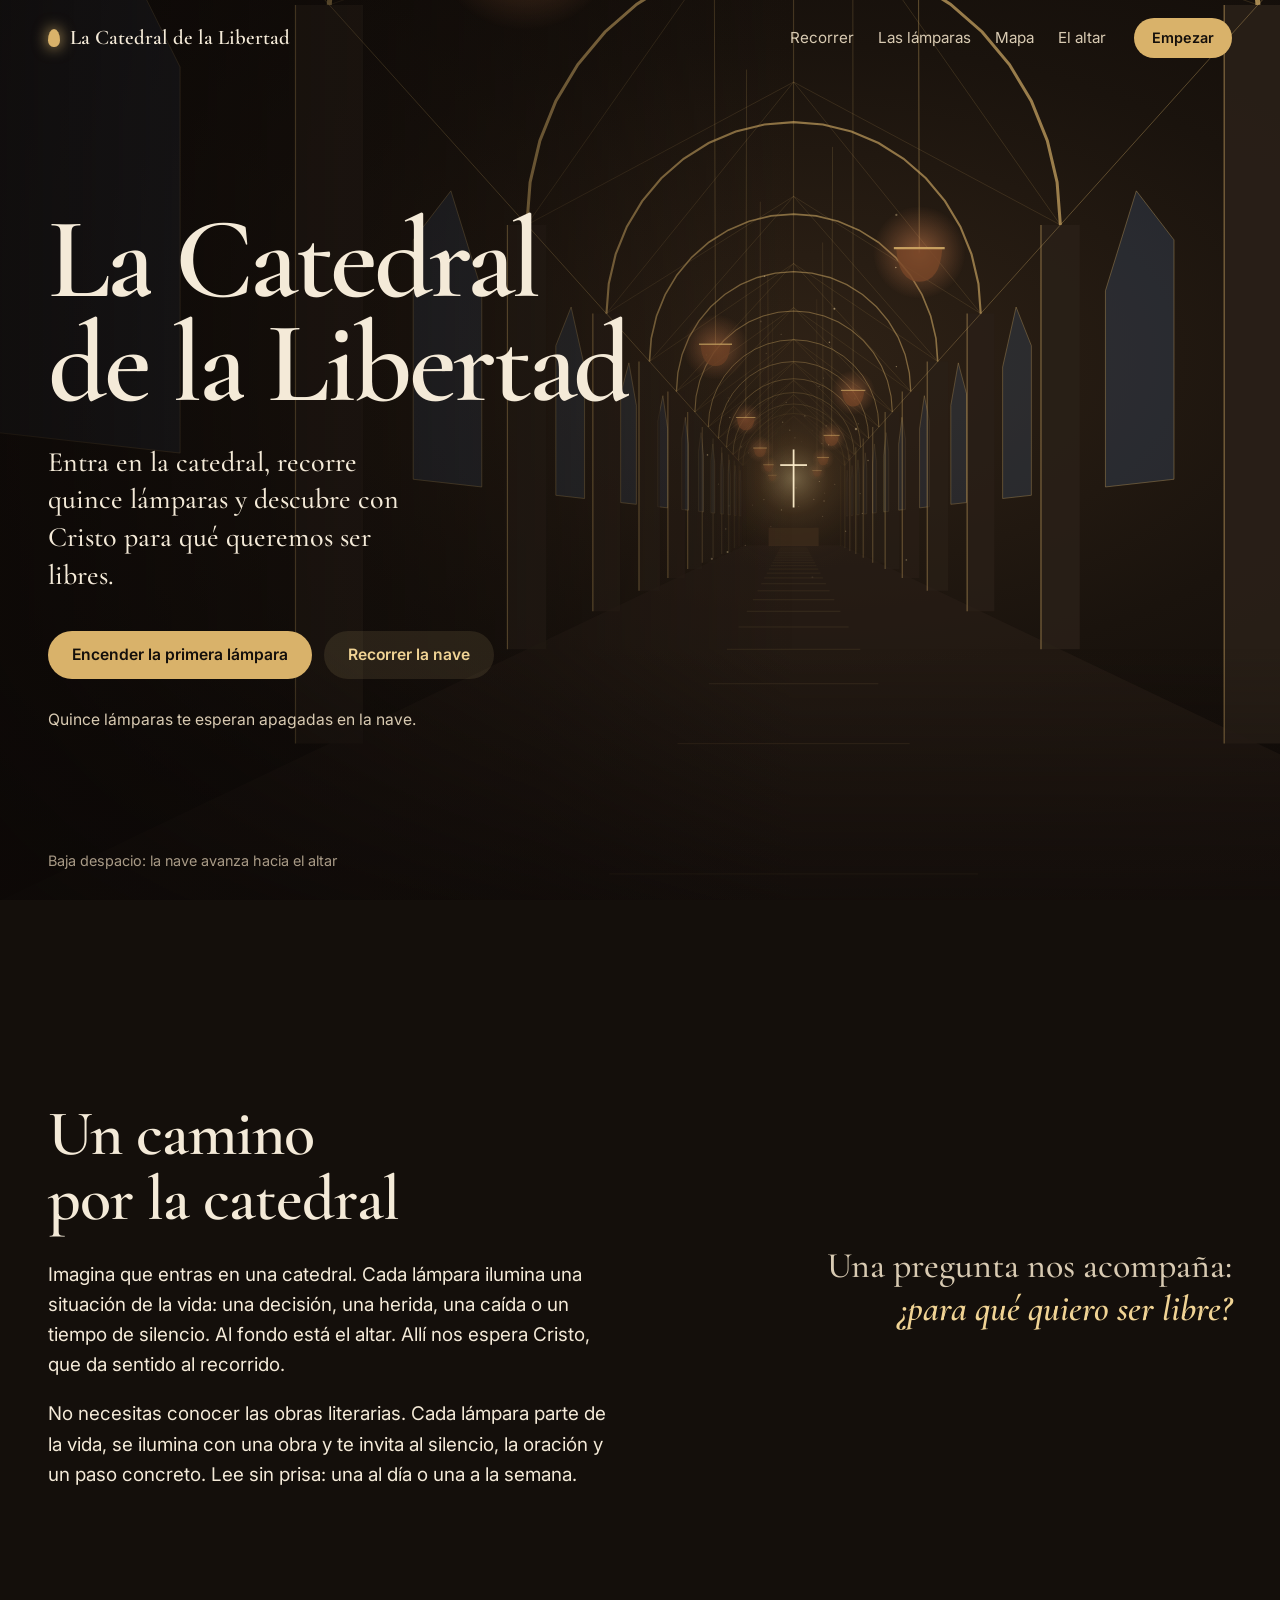
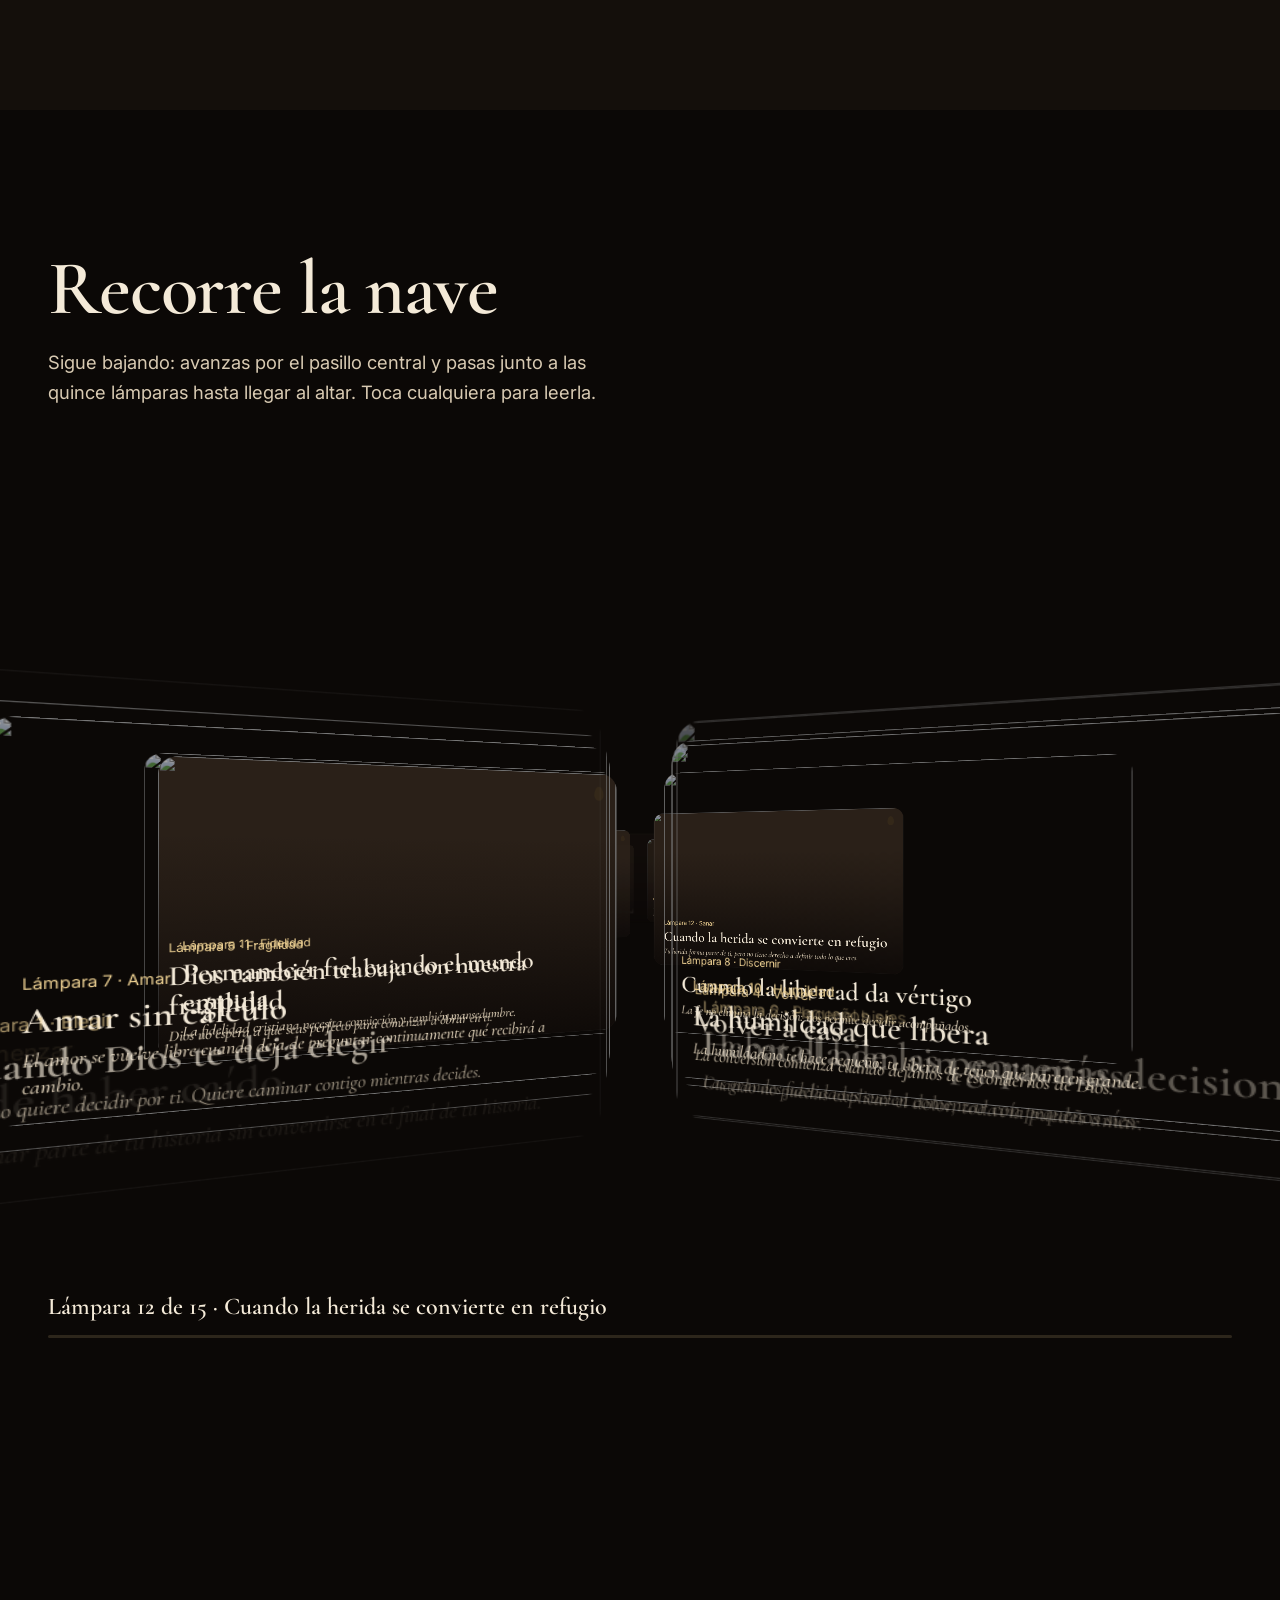
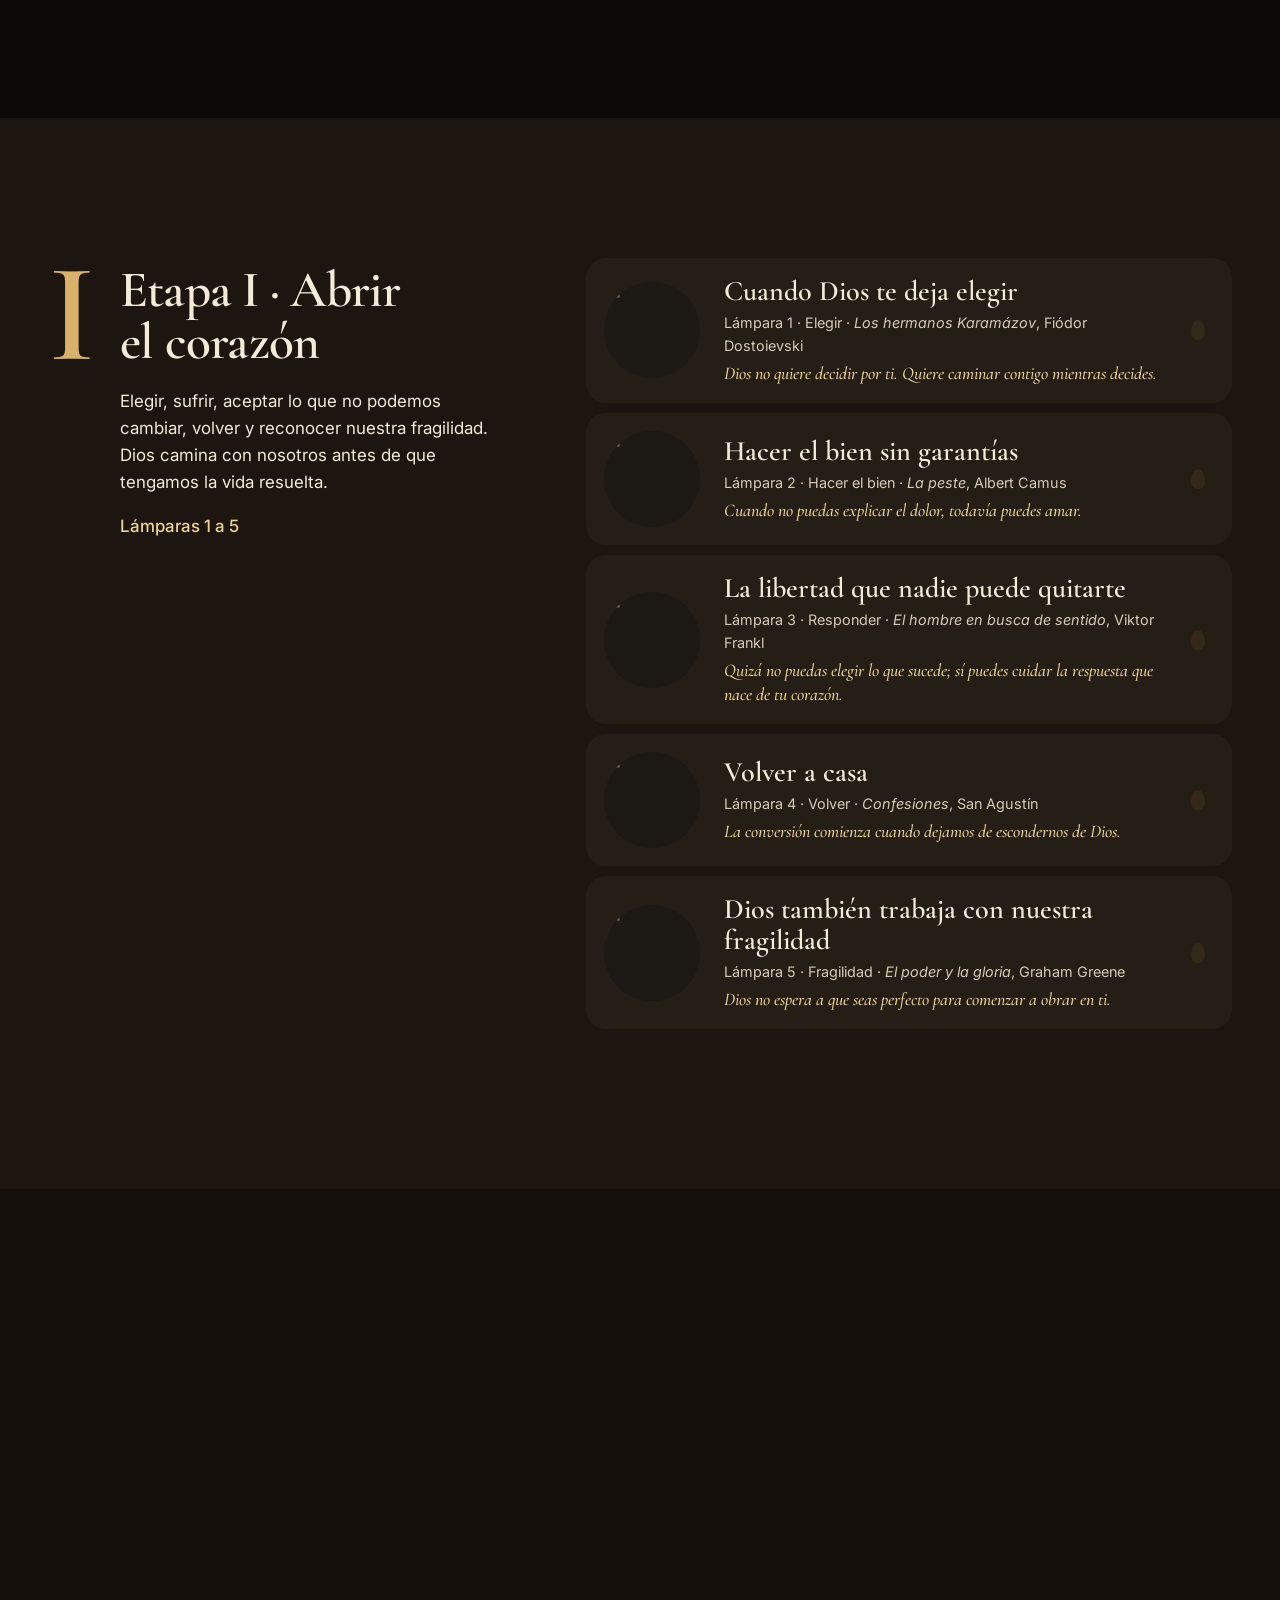
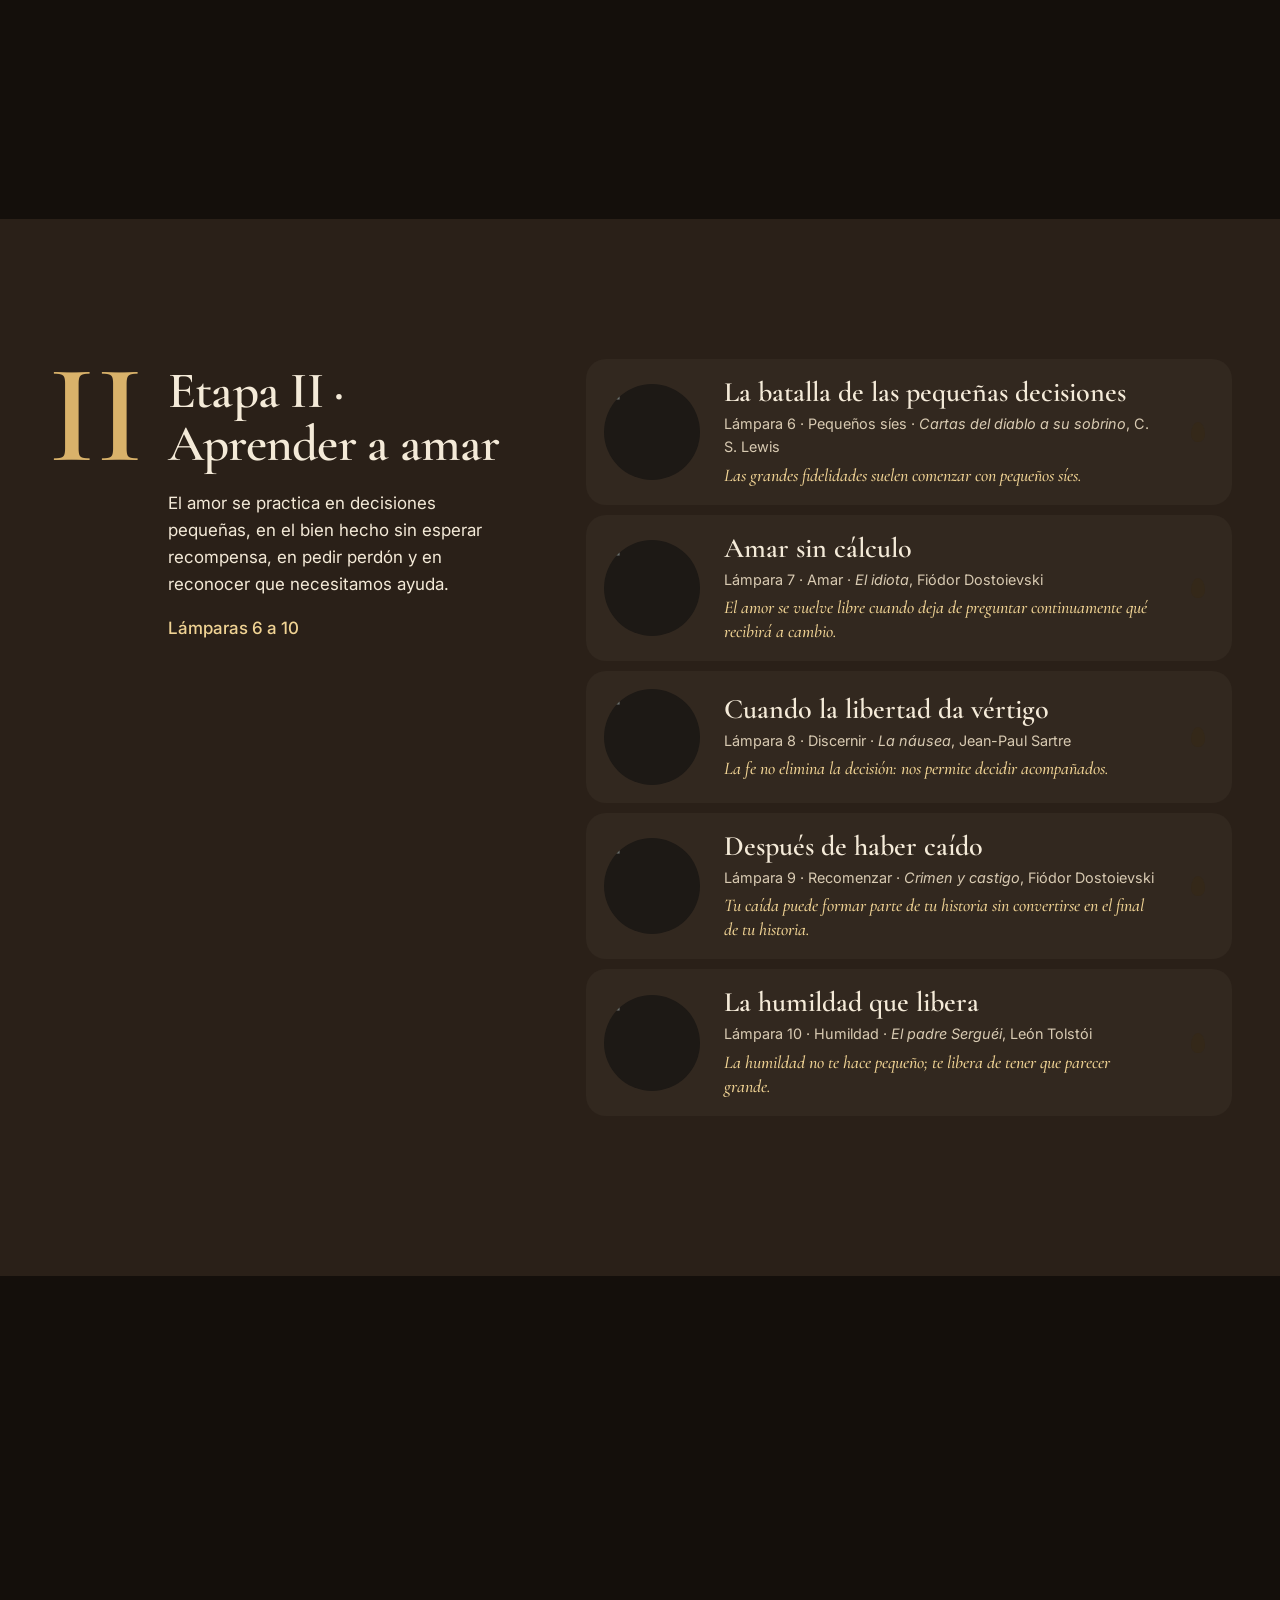
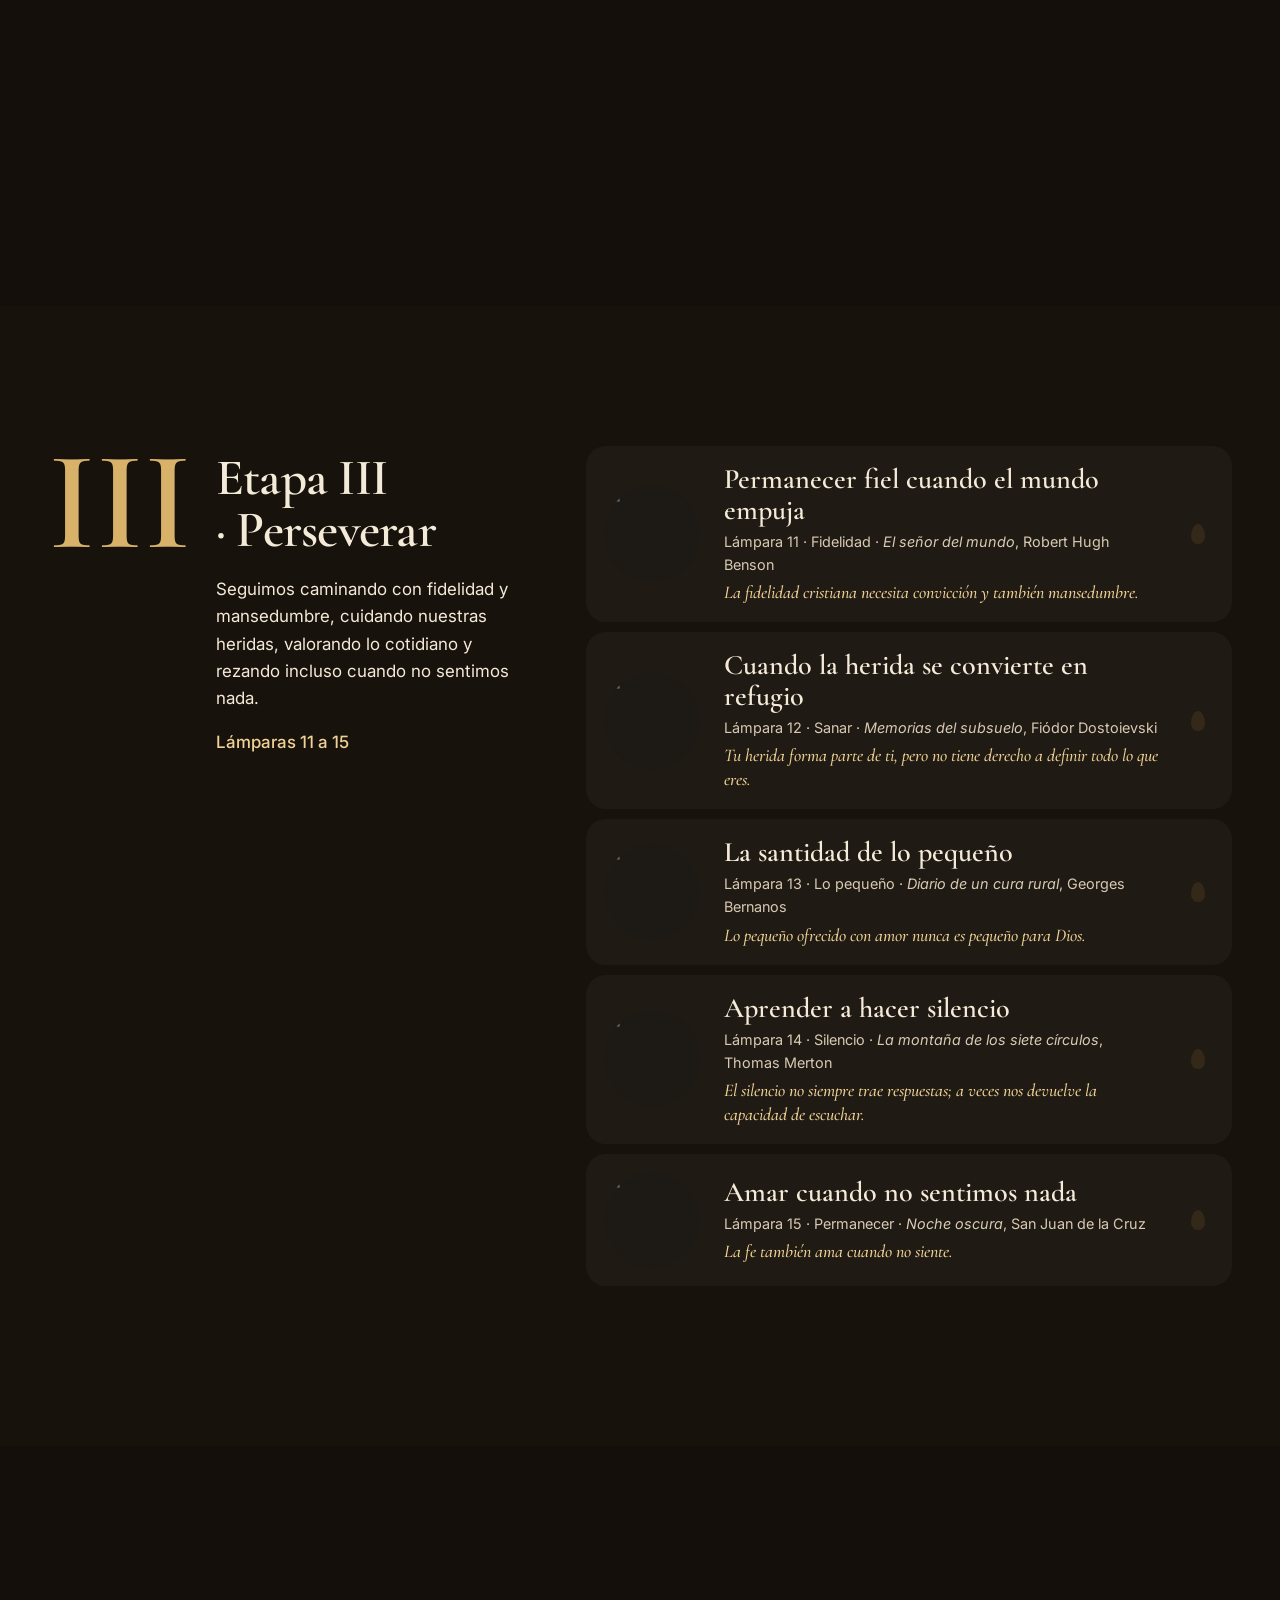
==== index.html @ 7538ae70 "Add files via upload" ====
<!doctype html>
<html lang="es">
<head>
<meta charset="utf-8">
<meta name="viewport" content="width=device-width,initial-scale=1,viewport-fit=cover">
<title>La Catedral de la Libertad · Quince lámparas</title>
<meta name="description" content="Entra en la catedral, recorre quince lámparas y descubre con Cristo para qué queremos ser libres. Una guía breve de lectura, oración y un paso para cada día.">
<meta name="theme-color" content="#140f0b">
<meta property="og:title" content="La Catedral de la Libertad">
<meta property="og:description" content="Quince lámparas para descubrir con Cristo para qué queremos ser libres.">
<meta property="og:image" content="assets_img/infografia-movil.webp">
<link rel="icon" href="data:image/svg+xml,%3Csvg xmlns='http://www.w3.org/2000/svg' viewBox='0 0 64 64'%3E%3Crect width='64' height='64' rx='14' fill='%23140f0b'/%3E%3Cpath d='M32 10c6 8 9 13 9 19a9 9 0 0 1-18 0c0-6 3-11 9-19z' fill='%23d9b26a'/%3E%3Cpath d='M22 44h20l-3 10H25z' fill='%23a9803f'/%3E%3C/svg%3E">
<link rel="preconnect" href="https://fonts.googleapis.com">
<link rel="preconnect" href="https://fonts.gstatic.com" crossorigin>
<link href="https://fonts.googleapis.com/css2?family=Cormorant+Garamond:ital,wght@0,500;0,600;0,700;1,500&family=Inter:wght@400;500;600&display=swap" rel="stylesheet">
<link rel="stylesheet" href="estilo.css?v=4">
</head>
<body class="portada">
<div id="foto-nave" aria-hidden="true" data-foto3d="0.025"><img src="assets_img/foto-nave.webp" alt="" fetchpriority="high"></div>
<canvas id="nave" aria-hidden="true"></canvas>
<div id="velo" aria-hidden="true"></div>

<header class="cabecera">
  <a class="marca" href="index.html"><span class="llama" aria-hidden="true"></span>La Catedral de la Libertad</a>
  <nav aria-label="Secciones">
    <a href="#recorrido">Recorrer</a>
    <a href="#lamparas">Las lámparas</a>
    <a href="#mapa">Mapa</a>
    <a href="altar.html">El altar</a>
  </nav>
  <a class="btn btn-oro cab-accion" data-continuar href="lampara.html?n=1">Empezar</a>
</header>

<main id="top">
  <section class="hero" aria-labelledby="titulo">
    <div class="hero-txt">
      <h1 id="titulo">La Catedral de la Libertad</h1>
      <p class="entradilla">Entra en la catedral, recorre quince lámparas y descubre con Cristo para qué queremos ser libres.</p>
      <div class="hero-acciones">
        <a class="btn btn-oro" data-continuar href="lampara.html?n=1">Encender la primera lámpara</a>
        <a class="btn btn-linea" href="#recorrido">Recorrer la nave</a>
      </div>
      <p class="progreso" data-progreso aria-live="polite">Quince lámparas te esperan apagadas en la nave.</p>
    </div>
    <p class="pista" aria-hidden="true">Baja despacio: la nave avanza hacia el altar</p>
  </section>

  <section class="intro" id="camino" aria-labelledby="camino-t">
    <div class="intro-txt">
      <h2 id="camino-t">Un camino por la catedral</h2>
      <p>Imagina que entras en una catedral. Cada lámpara ilumina una situación de la vida: una decisión, una herida, una caída o un tiempo de silencio. Al fondo está el altar. Allí nos espera Cristo, que da sentido al recorrido.</p>
      <p>No necesitas conocer las obras literarias. Cada lámpara parte de la vida, se ilumina con una obra y te invita al silencio, la oración y un paso concreto. Lee sin prisa: una al día o una a la semana.</p>
    </div>
    <blockquote class="pregunta">
      <p>Una pregunta nos acompaña:<br><strong>¿para qué quiero ser libre?</strong></p>
    </blockquote>
  </section>

  <section class="vuelo" id="recorrido" aria-labelledby="vuelo-t">
    <div class="vuelo-cab">
      <h2 id="vuelo-t">Recorre la nave</h2>
      <p>Sigue bajando: avanzas por el pasillo central y pasas junto a las quince lámparas hasta llegar al altar. Toca cualquiera para leerla.</p>
    </div>
    <div class="vuelo-pista">
      <div class="vuelo-escena">
        <div class="vuelo-fondo" aria-hidden="true"></div>
        <div class="vuelo-mundo"></div>
        <p class="vuelo-hud" aria-live="polite"></p>
        <div class="vuelo-barra" aria-hidden="true"><i></i></div>
      </div>
    </div>
  </section>

  <div id="etapas"></div>

  <section class="mapa" id="mapa" aria-labelledby="mapa-t">
    <div class="mapa-txt">
      <h2 id="mapa-t">Quince matices de una misma libertad</h2>
      <p>En el centro está la libertad. A su alrededor, quince maneras de aprender a vivirla. Toca una luz para ir directamente a su lámpara.</p>
      <ol class="mapa-lista" id="mapa-lista"></ol>
    </div>
    <div class="mapa-fig">
      <svg id="mapa-svg" viewBox="0 0 600 600" role="img" aria-labelledby="mapa-svg-t"><title id="mapa-svg-t">Rosetón con la libertad en el centro y quince matices alrededor</title></svg>
    </div>
  </section>

  <section class="infografia" id="infografia" aria-labelledby="info-t">
    <figure>
      <a href="assets_img/infografia.webp" target="_blank" rel="noopener">
        <picture>
          <source media="(max-width: 700px)" srcset="assets_img/infografia-movil.webp">
          <img src="assets_img/infografia.webp" width="1143" height="2048" loading="lazy" alt="Infografía de La Catedral de la Libertad: etapas I, II y III con las quince lámparas y sus frases, hasta llegar al altar.">
        </picture>
      </a>
    </figure>
    <div class="info-txt">
      <h2 id="info-t">El camino completo de un vistazo</h2>
      <p>Comenzamos abriendo el corazón, aprendemos a amar y perseveramos. Al final del camino está Cristo.</p>
      <p class="nota">Lee la imagen de abajo arriba: de la etapa I hasta el altar. Tócala para verla a tamaño completo, guardarla o compartirla.</p>
      <a class="btn btn-linea" href="assets_img/infografia.webp" download="La_Catedral_de_la_Libertad.webp">Descargar la infografía</a>
    </div>
  </section>

  <section class="altar-cierre" aria-labelledby="altar-t">
    <h2 id="altar-t">Cristo y la verdadera libertad</h2>
    <p>La meta del camino es ser libres para amar y servir. Las quince lámparas desembocan en una pregunta más profunda: no solamente «¿soy libre?», sino «¿para qué quiero ser libre?».</p>
    <blockquote class="cita-grande"><p>«Si el Hijo os hace libres, seréis realmente libres.»</p><cite>Juan 8,36</cite></blockquote>
    <a class="btn btn-oro" href="altar.html">Llegar al altar</a>
  </section>
</main>

<footer class="pie">
  <p class="pie-nombre">La Catedral de la Libertad</p>
  <p>Quince lámparas · tres etapas · un altar. Las lámparas que enciendes se guardan solo en este dispositivo.</p>
  <p><a href="#top">Volver arriba</a> · <button type="button" class="enlace" data-reiniciar>Apagar todas las lámparas</button></p>
</footer>

<noscript><p class="sin-js">Esta guía necesita JavaScript para mostrar las lámparas. Puedes ver la <a href="assets_img/infografia.webp">infografía completa</a>.</p></noscript>
<script src="contenido.js?v=4"></script>
<script src="nave.js?v=4"></script>
<script src="app.js?v=4"></script>
<script src="vuelo.js?v=4"></script>
<script src="efectos.js?v=4"></script>
</body>
</html>
---- estilo.css ----
/* La Catedral de la Libertad · estilo (familia visual de Huellas franciscanas) */
:root{
  --noche:#140f0b; --noche-2:#1d1610; --tierra:#2a2018; --tierra-2:#342819;
  --oro:#d9b26a; --oro-2:#f0d394; --oro-3:#a9803f;
  --marfil:#f4ead8; --marfil-2:#d8cab2; --gris:#a89a86;
  --olivo:#8f9b62; --terracota:#c0764a; --azul:#6f8fb0;
  --serif:'Cormorant Garamond',Georgia,'Times New Roman',serif;
  --sans:'Inter',system-ui,-apple-system,'Segoe UI',Roboto,Arial,sans-serif;
  --m:clamp(16px,4vw,48px);
  --lectura:1.18rem;
  --ease:cubic-bezier(.22,1,.36,1);
  color-scheme:dark;
}
*{box-sizing:border-box}
html{scroll-behavior:smooth;-webkit-text-size-adjust:100%}
html.letra-grande{--lectura:1.42rem}
@media (prefers-reduced-motion:reduce){html{scroll-behavior:auto}}
body{margin:0;background:var(--noche);color:var(--marfil);font:17px/1.6 var(--sans);-webkit-font-smoothing:antialiased;overflow-x:hidden}
img{max-width:100%;display:block}
a{color:var(--oro-2);text-underline-offset:3px}
a:hover{color:var(--marfil)}
button{font:inherit;color:inherit;cursor:pointer}
:focus-visible{outline:2px solid var(--oro-2);outline-offset:3px}
::selection{background:var(--oro);color:var(--noche)}
h1,h2,h3{font-family:var(--serif);font-weight:600;line-height:1.02;letter-spacing:-.015em;margin:0;text-wrap:balance}
p{margin:0 0 1em}

/* ---------- nave (fondo fijo) ---------- */
#nave{position:fixed;inset:0;z-index:0;display:block;
  background:radial-gradient(90% 70% at 62% 40%,#2f2216 0%,#1a130d 50%,#0d0907 100%)}
#velo{position:fixed;inset:0;z-index:1;pointer-events:none;
  background:linear-gradient(90deg,rgba(13,9,7,.82) 0%,rgba(13,9,7,.35) 42%,rgba(13,9,7,0) 62%),linear-gradient(0deg,rgba(13,9,7,.6),rgba(13,9,7,0) 28%)}
@media (max-width:900px){#velo{background:linear-gradient(0deg,rgba(13,9,7,.9) 0%,rgba(13,9,7,.55) 45%,rgba(13,9,7,.15) 100%)}}
.nave-tip{position:fixed;left:0;top:0;z-index:40;pointer-events:none;background:var(--noche);color:var(--oro-2);
  font:500 14px/1.2 var(--sans);padding:8px 12px;border-radius:999px;white-space:nowrap}
main,.pie{position:relative;z-index:2}

/* ---------- cabecera ---------- */
.cabecera{position:fixed;top:0;left:0;right:0;z-index:30;display:flex;align-items:center;gap:28px;
  padding:18px var(--m);transition:background .35s,padding .35s}
.cabecera.compacta{background:rgba(20,15,11,.94);padding-top:10px;padding-bottom:10px}
.pagina-lampara .cabecera,.pagina-altar .cabecera{background:rgba(20,15,11,.94)}
.marca{display:flex;align-items:center;gap:10px;font:600 1.3rem/1 var(--serif);color:var(--marfil);text-decoration:none;margin-right:auto}
.llama{width:12px;height:18px;border-radius:50% 50% 45% 45%/62% 62% 38% 38%;background:var(--oro);box-shadow:0 0 14px 2px rgba(240,200,120,.55);animation:llama 2.6s ease-in-out infinite}
@keyframes llama{50%{transform:scale(.9,1.08);box-shadow:0 0 20px 4px rgba(240,200,120,.7)}}
.cabecera nav{display:flex;gap:24px}
.cabecera nav a{color:var(--marfil-2);text-decoration:none;font-size:.95rem}
.cabecera nav a:hover,.cabecera nav a[aria-current]{color:var(--oro-2)}
@media (max-width:860px){.cabecera nav{display:none}.marca{font-size:1.12rem}}

/* ---------- botones ---------- */
.btn{display:inline-flex;align-items:center;justify-content:center;min-height:48px;padding:12px 24px;border-radius:999px;
  font:600 .98rem/1.1 var(--sans);text-decoration:none;border:0;transition:transform .2s var(--ease),background .2s,color .2s}
.btn:active{transform:scale(.97)}
.btn-oro{background:var(--oro);color:var(--noche)}
.btn-oro:hover{background:var(--oro-2);color:var(--noche)}
.btn-linea{background:rgba(240,211,148,.1);color:var(--oro-2)}
.btn-linea:hover{background:rgba(240,211,148,.2);color:var(--marfil)}
.btn-peq{min-height:40px;padding:8px 16px;font-size:.88rem}
.cab-accion{min-height:40px;padding:8px 18px;font-size:.9rem}
.enlace{background:none;border:0;padding:0;color:var(--oro-2);text-decoration:underline;text-underline-offset:3px}

/* ---------- portada: hero ---------- */
.hero{min-height:100vh;min-height:100svh;display:flex;flex-direction:column;justify-content:center;padding:120px var(--m) 64px;position:relative}
.hero-txt{max-width:640px}
.hero h1{font-size:clamp(3.4rem,9vw,8.6rem);line-height:.9;letter-spacing:-.03em;color:var(--marfil)}
.entradilla{font:500 clamp(1.3rem,2.2vw,1.75rem)/1.35 var(--serif);color:var(--marfil);margin:28px 0 36px;max-width:30ch}
.hero-acciones{display:flex;flex-wrap:wrap;gap:12px}
.progreso{margin-top:28px;color:var(--marfil-2);font-size:.98rem}
.pista{position:absolute;left:var(--m);bottom:28px;margin:0;color:var(--gris);font-size:.9rem}
@media (max-width:900px){.hero{justify-content:flex-end;padding-bottom:96px}}

/* ---------- intro ---------- */
.intro{min-height:90vh;display:grid;grid-template-columns:minmax(0,560px) 1fr;gap:48px;align-items:center;padding:160px var(--m)}
.intro h2{font-size:clamp(2.4rem,5vw,4.2rem);margin-bottom:28px}
.intro-txt p{font-size:var(--lectura);color:var(--marfil)}
.pregunta{margin:0;justify-self:end;max-width:460px;font:500 clamp(1.6rem,3vw,2.25rem)/1.2 var(--serif);color:var(--marfil-2);text-align:right}
.pregunta strong{display:block;color:var(--oro-2);font-weight:600;font-style:italic}
@media (max-width:900px){.intro{grid-template-columns:1fr;padding:120px var(--m);min-height:0}.pregunta{justify-self:start;text-align:left}}

/* ---------- etapas ---------- */
.etapa{background:var(--noche-2);padding:140px var(--m) 160px;display:grid;grid-template-columns:minmax(0,5fr) minmax(0,7fr);gap:clamp(32px,6vw,96px)}
.etapa-2{background:var(--tierra)}
.etapa-3{background:#18120d}
.etapa-cab{position:sticky;top:110px;align-self:start;display:flex;gap:24px}
.etapa-cab .etapa-num{font:600 clamp(5rem,11vw,10rem)/.8 var(--serif);color:var(--oro);margin:0;max-width:none}
.etapa-cab h2{font-size:clamp(2.2rem,4vw,3.6rem);margin:6px 0 20px}
.etapa-cab p{color:var(--marfil);font-size:1.06rem;max-width:42ch}
.etapa-rango{color:var(--oro-2)!important;font-weight:500}
.lista-lamparas{list-style:none;margin:0;padding:0;display:flex;flex-direction:column;gap:10px}
.item-lampara{display:grid;grid-template-columns:96px 1fr 28px;gap:24px;align-items:center;padding:18px 20px 18px 18px;border-radius:20px;
  text-decoration:none;color:var(--marfil);background:rgba(244,234,216,.035);transition:background .25s,transform .25s var(--ease)}
.item-lampara:hover{background:rgba(240,211,148,.1);color:var(--marfil);transform:translateX(6px)}
.item-img{width:96px;height:96px;border-radius:50%;overflow:hidden;background:var(--tierra);filter:saturate(.55) brightness(.75);transition:filter .4s}
.item-img img{width:100%;height:100%;object-fit:cover;transform:scale(1.08)}
.item-lampara:hover .item-img,.item-lampara.encendida .item-img{filter:none}
.item-txt{display:flex;flex-direction:column;gap:4px;min-width:0}
.item-tit{font:600 clamp(1.4rem,2.2vw,1.8rem)/1.1 var(--serif);color:var(--marfil)}
.item-meta{font-size:.9rem;color:var(--marfil-2)}
.item-llevar{font:italic 500 1.12rem/1.35 var(--serif);color:var(--oro-2)}
.item-estado{width:14px;height:20px;border-radius:50% 50% 45% 45%/62% 62% 38% 38%;background:var(--tierra-2);justify-self:center;transition:background .3s,box-shadow .3s}
.item-lampara.encendida .item-estado{background:var(--oro-2);box-shadow:0 0 16px 4px rgba(240,200,120,.55)}
.ventana{height:70vh}
@media (max-width:900px){
  .etapa{grid-template-columns:1fr;padding:96px var(--m) 110px}
  .etapa-cab{position:static}
  .item-lampara{grid-template-columns:72px 1fr 18px;gap:16px;padding:14px}
  .item-img{width:72px;height:72px}
  .item-lampara:hover{transform:none}
  .ventana{height:45vh}
}

/* ---------- mapa (rosetón) ---------- */
.mapa{background:var(--noche);padding:160px var(--m);display:grid;grid-template-columns:minmax(0,5fr) minmax(0,7fr);gap:clamp(32px,6vw,96px);align-items:center}
.mapa h2{font-size:clamp(2.2rem,4.4vw,3.8rem);margin-bottom:24px}
.mapa-txt>p{font-size:1.1rem;max-width:44ch}
.mapa-lista{list-style:none;padding:0;margin:32px 0 0;display:flex;flex-direction:column;gap:14px;color:var(--marfil-2)}
.mapa-lista a{color:var(--marfil);text-decoration-color:rgba(240,211,148,.35)}
.mapa-lista a.encendida{color:var(--oro-2)}
.ml-etapa{display:block;font:600 1.3rem/1.2 var(--serif);color:var(--c);margin-bottom:2px}
#mapa-svg{width:100%;height:auto;overflow:visible}
.m-anillo{fill:none;stroke:rgba(217,178,106,.22);stroke-width:1.5}
.m-anillo-2{stroke:rgba(217,178,106,.12)}
.m-radio{stroke:rgba(217,178,106,.18);stroke-width:1.2}
.m-centro{fill:var(--tierra);stroke:var(--oro);stroke-width:2}
.m-libertad{fill:var(--oro-2);font:700 30px var(--serif);text-anchor:middle;letter-spacing:.06em}
.m-sub{fill:var(--marfil-2);font:italic 500 19px var(--serif);text-anchor:middle}
.m-halo{fill:rgba(240,200,120,0);transition:fill .3s}
.m-punto{fill:var(--noche-2);stroke:var(--c);stroke-width:3;transition:fill .3s}
.m-n{fill:var(--marfil);font:600 17px var(--sans);text-anchor:middle;pointer-events:none}
.m-et{fill:var(--marfil-2);font:600 22px var(--serif);transition:fill .2s}
.m-luz:hover .m-halo,.m-luz:focus-visible .m-halo{fill:rgba(240,200,120,.22)}
.m-luz:hover .m-et,.m-luz:focus-visible .m-et{fill:var(--oro-2)}
.m-luz.encendida .m-punto{fill:var(--oro);stroke:var(--oro-2)}
.m-luz.encendida .m-n{fill:var(--noche)}
.m-luz.encendida .m-halo{fill:rgba(240,200,120,.18)}
@media (max-width:900px){.mapa{grid-template-columns:1fr;padding:110px var(--m)}.mapa-fig{order:-1}}

/* ---------- infografía ---------- */
.infografia{background:var(--marfil);color:var(--noche);padding:150px var(--m);display:grid;grid-template-columns:minmax(0,6fr) minmax(0,5fr);gap:clamp(32px,6vw,96px);align-items:center}
.infografia figure{margin:0}
.infografia img{width:100%;max-width:620px;height:auto;border-radius:6px;margin-inline:auto}
.infografia h2{font-size:clamp(2.2rem,4.4vw,3.8rem);margin-bottom:24px;color:var(--noche)}
.info-txt p{font-size:1.12rem;max-width:40ch}
.info-txt .nota{color:#4a3b2b}
.infografia .btn-linea{background:var(--noche);color:var(--oro-2)}
.infografia .btn-linea:hover{background:var(--tierra);color:var(--marfil)}
@media (max-width:900px){.infografia{grid-template-columns:1fr;padding:100px var(--m)}.infografia figure{order:2}}

/* ---------- cierre hacia el altar (portada) ---------- */
.altar-cierre{min-height:100vh;display:flex;flex-direction:column;justify-content:center;align-items:flex-start;padding:160px var(--m);max-width:820px}
.altar-cierre h2{font-size:clamp(2.6rem,6vw,5.4rem);margin-bottom:28px}
.altar-cierre>p{font:500 clamp(1.25rem,2vw,1.6rem)/1.4 var(--serif);max-width:34ch}
.cita-grande{margin:24px 0 40px;font:italic 500 clamp(1.6rem,3vw,2.3rem)/1.25 var(--serif);color:var(--oro-2)}
.cita-grande p{margin:0 0 8px}
.cita-grande cite{font:500 1rem var(--sans);font-style:normal;color:var(--marfil-2)}

/* ---------- pie ---------- */
.pie{background:var(--noche);padding:110px var(--m) 48px;color:var(--marfil-2)}
.pie-nombre{font:600 clamp(2.6rem,9vw,8rem)/.9 var(--serif);letter-spacing:-.03em;color:var(--oro);margin-bottom:32px}
.pie p:not(.pie-nombre){font-size:.95rem}
.sin-js{position:relative;z-index:3;padding:140px var(--m);font-size:1.1rem}

/* ---------- página de lámpara ---------- */
.pagina-lampara main{padding:120px var(--m) 40px}
.lamp-cab{display:grid;grid-template-columns:auto 1fr;gap:clamp(28px,5vw,72px);align-items:center;max-width:1180px;margin:0 auto 96px}
.lamp-img{position:relative;width:clamp(150px,22vw,300px);aspect-ratio:1}
.lamp-img img{width:100%;height:100%;object-fit:cover;border-radius:50%;transform:scale(1);filter:saturate(.6) brightness(.8);transition:filter 1.2s}
.lamp-img::after{content:"";position:absolute;inset:-10px;border-radius:50%;border:2px solid rgba(217,178,106,.35);transition:border-color 1s}
.lamp-luz{position:absolute;left:50%;top:-22px;width:18px;height:26px;margin-left:-9px;border-radius:50% 50% 45% 45%/62% 62% 38% 38%;background:var(--tierra-2);transition:background .6s,box-shadow .6s}
.lamp.encendida .lamp-img img{filter:none}
.lamp.encendida .lamp-img::after{border-color:var(--oro)}
.lamp.encendida .lamp-luz{background:var(--oro-2);box-shadow:0 0 26px 8px rgba(240,200,120,.55);animation:llama 2.4s ease-in-out infinite}
.lamp-cab h1{font-size:clamp(2.6rem,6vw,5.6rem);line-height:.95;letter-spacing:-.025em;max-width:16ch}
.lamp-fuente{font:italic 500 clamp(1.25rem,2vw,1.6rem)/1.3 var(--serif);color:var(--oro-2);margin:20px 0 10px}
.lamp-fuente i{font-style:normal}
.lamp-datos{color:var(--marfil-2);font-size:.95rem}
.lamp-herr{display:flex;flex-wrap:wrap;gap:10px;margin-top:20px}
@media (max-width:760px){.lamp-cab{grid-template-columns:1fr;gap:36px;margin-bottom:64px;padding-top:12px}}

.lectura{max-width:680px;margin:0 auto 110px}
.lectura p{font:500 calc(var(--lectura) + .22rem)/1.6 var(--serif);color:var(--marfil)}
.lectura p:first-child::first-letter{float:left;font:600 4.6em/.8 var(--serif);color:var(--oro);margin:.06em .1em 0 0}

.bloque{max-width:1180px;margin:0 auto 24px;padding:clamp(36px,5vw,64px);border-radius:28px;display:grid;grid-template-columns:minmax(0,4fr) minmax(0,8fr);gap:clamp(20px,4vw,64px)}
.bloque h2{font-size:clamp(1.9rem,3vw,2.6rem);color:var(--oro-2)}
.bloque p{font-size:var(--lectura);line-height:1.65;margin:0}
.detente{background:var(--noche-2)}
.palabra{background:var(--tierra)}
.palabra blockquote{margin:0}
.palabra blockquote p{font:italic 500 calc(var(--lectura) + .55rem)/1.35 var(--serif)}
.palabra cite{display:block;margin-top:14px;font-style:normal;color:var(--oro-2);font-weight:600}
.paso{background:var(--oro);color:var(--noche)}
.paso h2{color:var(--noche)}
.paso p{font-weight:500}
.oracion{background:var(--noche-2)}
.oracion p{font:500 calc(var(--lectura) + .2rem)/1.6 var(--serif)}
@media (max-width:760px){.bloque{grid-template-columns:1fr;border-radius:22px}}

.llevar{max-width:1180px;margin:110px auto 120px;text-align:center;display:flex;flex-direction:column;align-items:center}
.llevar h2{font:500 1.05rem/1.2 var(--sans);color:var(--marfil-2);letter-spacing:0;margin-bottom:20px}
.llevar-frase{font:600 clamp(1.9rem,4.4vw,3.4rem)/1.12 var(--serif);max-width:22ch;color:var(--marfil);margin-bottom:40px}
.lamp.encendida .llevar-frase{color:var(--oro-2)}
.btn-encender{min-height:56px;padding:14px 30px;font-size:1.05rem}
.btn-encender[aria-pressed="true"]{background:rgba(240,211,148,.12);color:var(--oro-2)}
.llevar-nota{margin-top:18px;color:var(--marfil-2);font-size:.95rem}

.lamp-nav{max-width:1180px;margin:0 auto 48px;display:grid;grid-template-columns:1fr 1fr;gap:12px}
.lamp-nav a{display:flex;flex-direction:column;gap:6px;padding:26px 30px;border-radius:22px;background:var(--noche-2);text-decoration:none;
  color:var(--marfil);font:600 clamp(1.25rem,2vw,1.6rem)/1.15 var(--serif);transition:background .25s}
.lamp-nav a span{font:500 .88rem var(--sans);color:var(--marfil-2)}
.lamp-nav a:hover{background:var(--tierra)}
.ln-sig{text-align:right;align-items:flex-end}
@media (max-width:640px){.lamp-nav{grid-template-columns:1fr}.ln-sig{text-align:left;align-items:flex-start}}
.rosario{max-width:1180px;margin:0 auto 40px}
.rosario ol{list-style:none;padding:0;margin:0;display:flex;flex-wrap:wrap;gap:8px;justify-content:center}
.rosario a{display:grid;place-items:center;width:44px;height:44px;border-radius:50%;background:var(--noche-2);color:var(--marfil-2);text-decoration:none;font:600 .9rem var(--sans);transition:background .2s,color .2s}
.rosario a:hover{background:var(--tierra);color:var(--marfil)}
.rosario a.encendida{background:var(--oro);color:var(--noche)}
.rosario a[aria-current]{outline:2px solid var(--oro-2);outline-offset:3px}
.ros-altar{font-family:var(--serif)!important;font-size:1.2rem!important}

/* ---------- altar ---------- */
.pagina-altar main{padding:0 var(--m)}
.altar-hero{min-height:100vh;display:flex;flex-direction:column;align-items:center;justify-content:center;text-align:center;padding:140px 0 100px;
  background:radial-gradient(60% 50% at 50% 30%,rgba(240,200,120,.18),rgba(20,15,11,0) 70%)}
.altar-cruz{width:clamp(70px,9vw,110px);height:auto;stroke:var(--oro-2);stroke-width:7;stroke-linecap:round;fill:none;margin-bottom:36px;filter:drop-shadow(0 0 24px rgba(240,200,120,.55))}
.altar-hero h1{font-size:clamp(2.8rem,7vw,6.4rem);line-height:.95;max-width:14ch}
.altar-hero .entradilla{margin:32px auto 18px;max-width:34ch}
.altar-texto{font-size:1.15rem;max-width:44ch;color:var(--marfil-2)}
.altar-hero .cita-grande{margin:20px 0 24px}
.letania{max-width:1180px;margin:0 auto;padding:60px 0 140px}
.letania h2{font-size:clamp(2.2rem,4.4vw,3.8rem);margin-bottom:16px}
.letania-intro{font-size:1.1rem;color:var(--marfil-2);max-width:48ch;margin-bottom:48px}
#letania-lista{list-style:none;margin:0;padding:0;columns:2 420px;column-gap:56px}
#letania-lista li{break-inside:avoid;margin-bottom:12px}
#letania-lista a{display:block;padding:20px 24px;border-radius:20px;background:var(--noche-2);text-decoration:none;transition:background .25s}
#letania-lista a:hover{background:var(--tierra)}
.let-matiz{display:block;font-size:.88rem;color:var(--marfil-2);margin-bottom:4px}
.let-frase{font:500 1.35rem/1.3 var(--serif);color:var(--marfil)}
#letania-lista li.encendida .let-frase{color:var(--oro-2)}

/* ---------- fotos realistas (si existen en assets_img) ---------- */
#foto-nave{position:fixed;inset:0;z-index:0;overflow:hidden;background:var(--noche)}
#foto-nave img{width:100%;height:100%;object-fit:cover;object-position:50% 45%;transform:scale(1.04);transform-origin:50% 48%;will-change:transform;filter:brightness(.82) saturate(.95)}
body.con-foto #velo{background:linear-gradient(90deg,rgba(13,9,7,.86) 0%,rgba(13,9,7,.5) 40%,rgba(13,9,7,.08) 70%),linear-gradient(0deg,rgba(13,9,7,.75),rgba(13,9,7,0) 35%)}
@media (max-width:900px){body.con-foto #velo{background:linear-gradient(0deg,rgba(13,9,7,.94) 0%,rgba(13,9,7,.6) 50%,rgba(13,9,7,.2) 100%)}}
.item-img img:not(.ilus){transform:scale(1.02)}

.etapa-foto{margin:40px 0 0;border-radius:24px;overflow:hidden;aspect-ratio:3/2;max-width:520px;background:var(--tierra)}
.etapa-foto img{width:100%;height:100%;object-fit:cover}
.etapa-cab{max-height:none}
@media (max-width:900px){.etapa-foto{aspect-ratio:16/10;max-width:none;margin-top:28px}}

.lamp-foto{position:relative;margin:-120px calc(var(--m) * -1) 0;height:min(78vh,760px);overflow:hidden;background:var(--noche)}
@property --s{syntax:'<number>';inherits:true;initial-value:1.03}
.lamp-foto{--s:1.03;transition:--s 8s linear}
.lamp.encendida .lamp-foto{--s:1.09}
.lamp-foto img,.lamp-foto .foto3d{width:100%;height:100%;object-fit:cover;display:block;filter:brightness(.55) saturate(.55);transition:filter 1.6s var(--ease);
  transform:translate3d(0,var(--py,0px),0) scale(var(--s));will-change:transform}
.lamp.encendida .lamp-foto img,.lamp.encendida .lamp-foto .foto3d{filter:brightness(.95) saturate(1.05)}
.lamp-foto.destello::after{content:"";position:absolute;inset:0;z-index:3;pointer-events:none;background:radial-gradient(60% 60% at 50% 60%,rgba(255,226,160,.55),rgba(255,226,160,0) 70%);animation:destello 1.4s var(--ease) forwards}
@keyframes destello{from{opacity:1}to{opacity:0}}
.lamp-velo{position:absolute;inset:0;background:linear-gradient(0deg,var(--noche) 0%,rgba(20,15,11,.55) 38%,rgba(20,15,11,0) 70%)}
.lamp:not(.sin-foto) .lamp-cab{grid-template-columns:1fr;margin-top:-260px;position:relative;z-index:2}
.lamp:not(.sin-foto) .lamp-img{display:none}
@media (max-width:760px){.lamp-foto{height:62vh}.lamp:not(.sin-foto) .lamp-cab{margin-top:-190px}}

.altar-hero{position:relative;isolation:isolate}
.altar-fondo{position:absolute;inset:0 calc(var(--m) * -1);z-index:-1;overflow:hidden}
.altar-fondo img{width:100%;height:100%;object-fit:cover;filter:brightness(.5)}
.altar-fondo::after{content:"";position:absolute;inset:0;background:linear-gradient(0deg,var(--noche) 0%,rgba(20,15,11,.35) 50%,rgba(20,15,11,.6) 100%)}

/* ---------- 3D y movimiento ---------- */
.foto3d{position:absolute;inset:0;width:100%;height:100%;display:block}
img.con-3d{visibility:hidden}
#foto-nave{transform-origin:50% 48%;will-change:transform}
body.con-foto #nave{background:none}
#foto-nave img{transform:none}
#foto-nave .foto3d{filter:brightness(.82) saturate(.95)}
.etapa-foto{position:relative;transition:transform .5s var(--ease);transform-style:preserve-3d}
.altar-fondo .foto3d{filter:brightness(.5)}
.motas{position:absolute;inset:0;width:100%;height:100%;pointer-events:none;z-index:2}
.lamp-foto .motas{z-index:1}
.altar-hero .motas{z-index:0}
.chispas{position:fixed;inset:0;z-index:60;pointer-events:none}
.infografia figure{transition:transform .5s var(--ease)}

/* títulos palabra a palabra */
.pal{display:inline-block;overflow:hidden;vertical-align:top;padding-bottom:.08em;margin-bottom:-.08em}
.pal>span{display:inline-block;transform:translateY(105%);transition:transform 1s var(--ease) calc(var(--i) * 90ms + 150ms)}
.pal-in .pal>span{transform:none}

/* rosetón */
#mapa-svg .m-radio{stroke-dasharray:240;stroke-dashoffset:240;transition:stroke-dashoffset 1.6s var(--ease)}
#mapa-svg .m-luz{opacity:0;transform-box:fill-box;transform-origin:center;transition:opacity .6s,transform .6s var(--ease)}
#mapa-svg.dibujado .m-radio{stroke-dashoffset:0}
#mapa-svg.dibujado .m-luz{opacity:1}
#mapa-svg .m-anillo{transform-origin:300px 300px;stroke-dasharray:6 10}
#mapa-svg.dibujado .m-anillo{animation:girar 90s linear infinite}
#mapa-svg.dibujado .m-anillo-2{animation-direction:reverse;animation-duration:140s}
@keyframes girar{to{transform:rotate(360deg)}}
.m-luz.encendida .m-halo{animation:latir 2.6s ease-in-out infinite}
@keyframes latir{50%{fill:rgba(240,200,120,.32)}}
.altar-cruz{animation:cruz 5s ease-in-out infinite}
@keyframes cruz{50%{filter:drop-shadow(0 0 40px rgba(240,200,120,.85))}}

/* recorrido 3D por la nave */
.vuelo{position:relative;background:#0b0806}
.vuelo-cab{padding:140px var(--m) 40px;max-width:760px}
.vuelo-cab h2{font-size:clamp(2.6rem,6vw,5.2rem);margin-bottom:20px}
.vuelo-cab p{font-size:1.15rem;color:var(--marfil-2);max-width:46ch}
.vuelo-pista{position:relative;height:900vh}
.vuelo-escena{position:sticky;top:0;height:100vh;height:100svh;overflow:hidden;perspective:900px;perspective-origin:50% 45%}
.vuelo-fondo{position:absolute;inset:-10%;background:url(assets_img/foto-nave.webp) center 45%/cover no-repeat;filter:brightness(.28) blur(3px) saturate(.8)}
.vuelo-mundo{position:absolute;left:50%;top:50%;width:0;height:0;transform-style:preserve-3d}
.vc{position:absolute;left:0;top:0;width:min(46vw,620px);aspect-ratio:16/10;border-radius:22px;overflow:hidden;text-decoration:none;color:var(--marfil);
  background:var(--tierra);visibility:hidden;will-change:transform,opacity;backface-visibility:hidden}
.vc img{width:100%;height:100%;object-fit:cover;filter:brightness(.62) saturate(.7);transition:filter .8s}
.vc::after{content:"";position:absolute;inset:0;background:linear-gradient(0deg,rgba(13,9,7,.92) 0%,rgba(13,9,7,.2) 55%,rgba(13,9,7,0) 75%)}
.vc-txt{position:absolute;left:26px;right:26px;bottom:22px;z-index:2;display:flex;flex-direction:column;gap:6px}
.vc-sup{font-size:.9rem;color:var(--oro-2)}
.vc-tit{font:600 clamp(1.4rem,2.6vw,2.2rem)/1.05 var(--serif)}
.vc-frase{font:italic 500 clamp(1rem,1.4vw,1.2rem)/1.3 var(--serif);color:var(--marfil-2)}
.vc-llama{position:absolute;top:18px;right:20px;z-index:2;width:14px;height:20px;border-radius:50% 50% 45% 45%/62% 62% 38% 38%;background:var(--tierra-2)}
.vc.encendida img,.vc:hover img,.vc:focus-visible img{filter:none}
.vc.encendida{box-shadow:0 0 0 2px var(--oro),0 0 60px rgba(240,200,120,.35)}
.vc.encendida .vc-llama{background:var(--oro-2);box-shadow:0 0 18px 5px rgba(240,200,120,.6);animation:llama 2.4s ease-in-out infinite}
.vc-altar{width:min(70vw,980px)}
.vc-altar img{filter:brightness(.8)}
.vuelo-hud{position:absolute;left:var(--m);bottom:44px;margin:0;z-index:3;font:600 clamp(1.1rem,2vw,1.5rem)/1.2 var(--serif);color:var(--marfil)}
.vuelo-barra{position:absolute;left:var(--m);right:var(--m);bottom:28px;height:3px;border-radius:3px;background:rgba(240,211,148,.15);z-index:3}
.vuelo-barra i{display:block;height:100%;background:var(--oro);border-radius:3px;transform-origin:left;transform:scaleX(0)}
@media (max-width:760px){.vc{width:78vw}.vc-altar{width:88vw}.vc-txt{left:16px;right:16px;bottom:14px}.vuelo-cab{padding-top:100px}}
/* sin movimiento: tira horizontal normal */
.vuelo.plano .vuelo-pista{height:auto}
.vuelo.plano .vuelo-escena{position:relative;height:auto;overflow-x:auto;perspective:none;padding:20px var(--m) 60px}
.vuelo.plano .vuelo-mundo{position:static;width:auto;height:auto;display:flex;gap:16px}
.vuelo.plano .vc{position:relative;visibility:visible;flex:0 0 min(78vw,480px)}
.vuelo.plano .vuelo-fondo,.vuelo.plano .vuelo-hud,.vuelo.plano .vuelo-barra{display:none}

/* ---------- movimiento ---------- */
.js .aparece{opacity:0;transform:translateY(24px);transition:opacity .8s var(--ease) var(--d,0ms),transform .8s var(--ease) var(--d,0ms)}
.js .aparece.visto{opacity:1;transform:none}
@media (prefers-reduced-motion:reduce){
  .llama,.lamp.encendida .lamp-luz{animation:none}
  .js .aparece{opacity:1;transform:none;transition:none}
  .item-lampara:hover{transform:none}
}
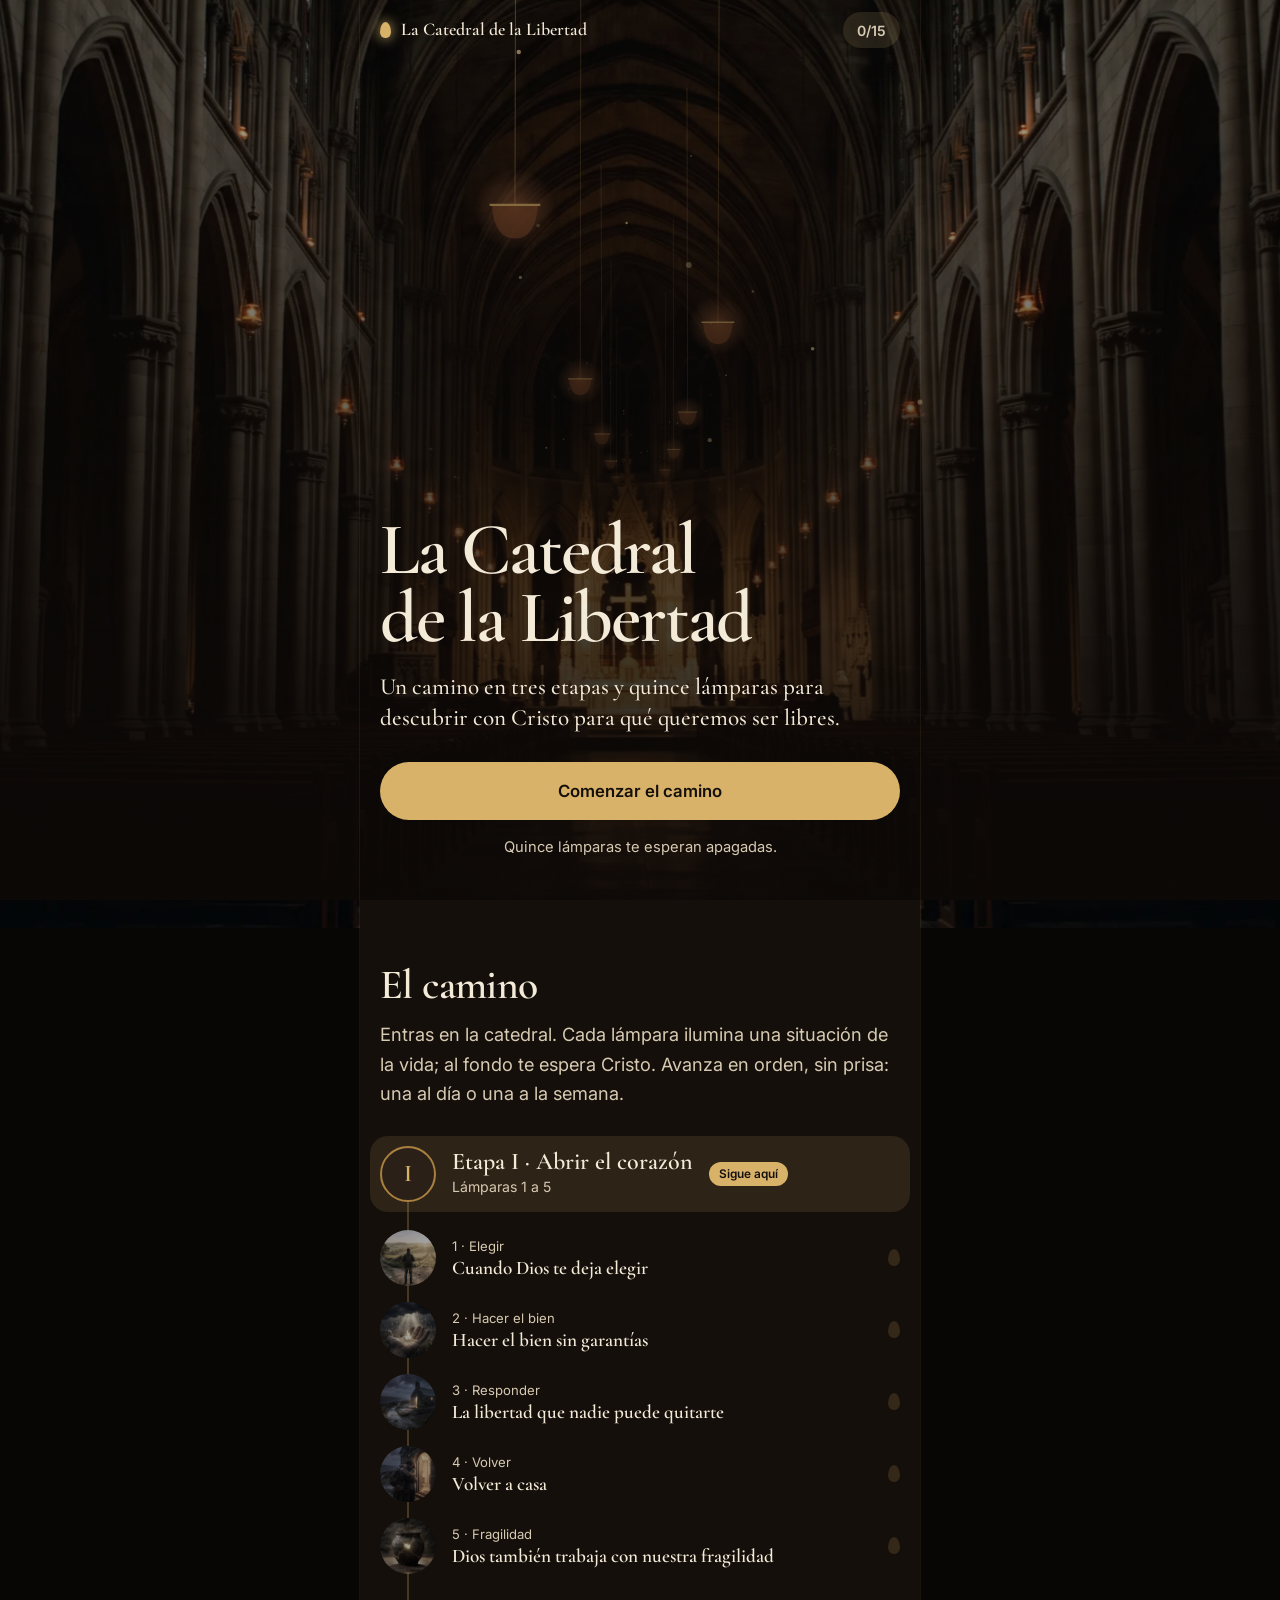
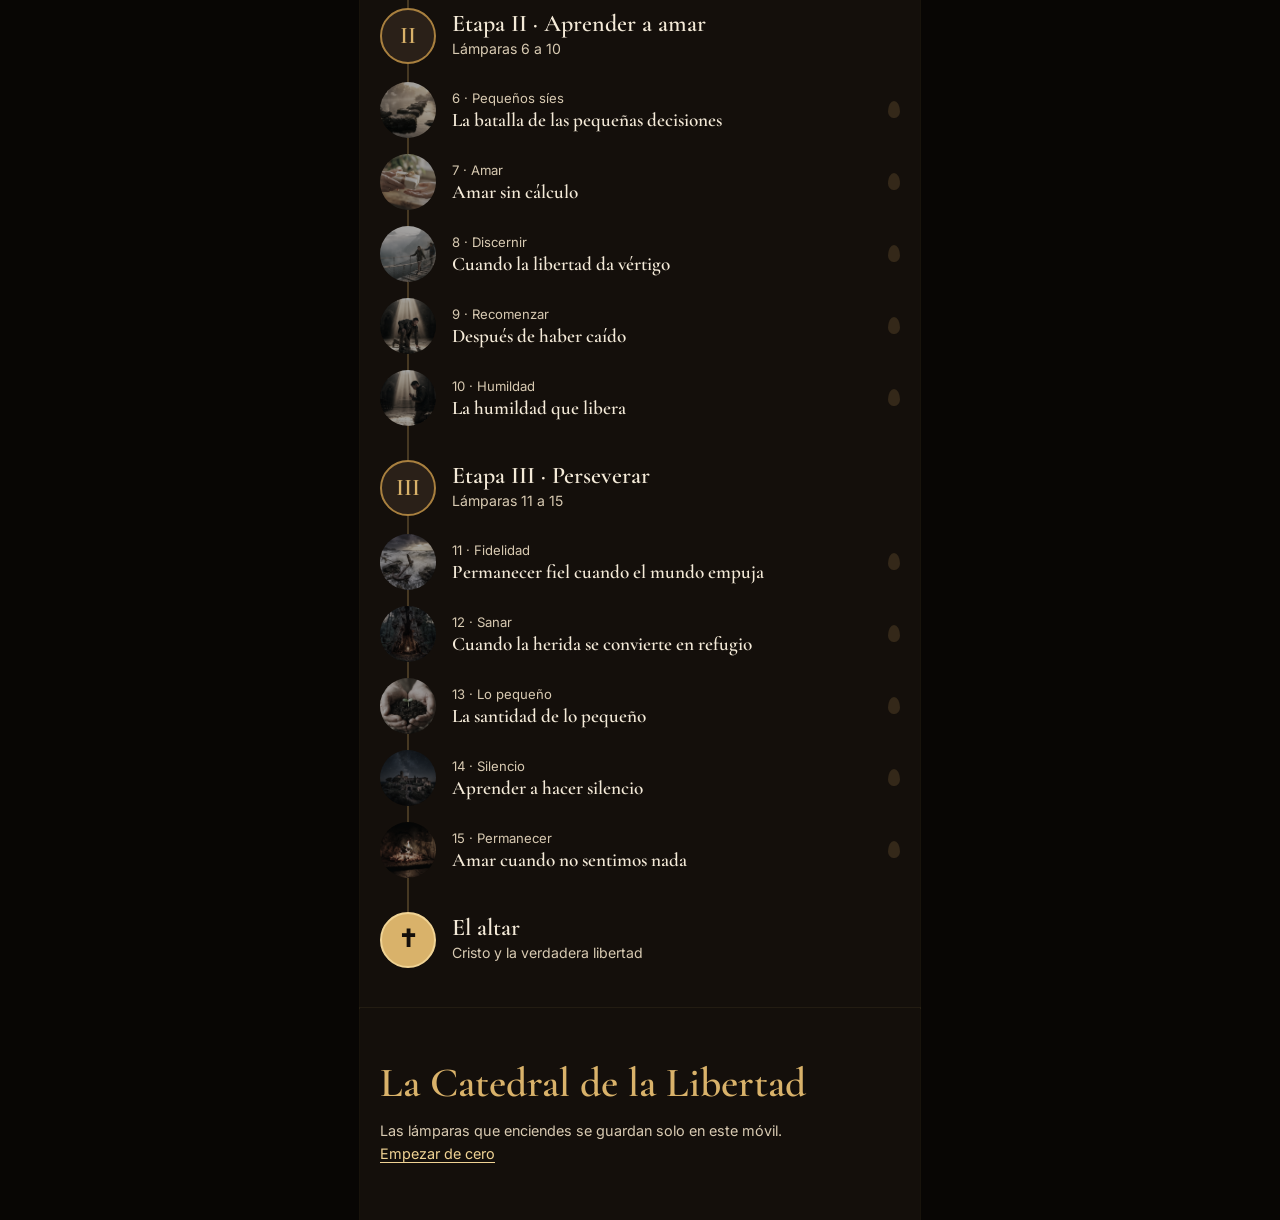
==== commit 420dccc2: "Add files via upload" ====
--- a/index.html
+++ b/index.html
@@ -3,123 +3,49 @@
 <head>
 <meta charset="utf-8">
 <meta name="viewport" content="width=device-width,initial-scale=1,viewport-fit=cover">
-<title>La Catedral de la Libertad · Quince lámparas</title>
-<meta name="description" content="Entra en la catedral, recorre quince lámparas y descubre con Cristo para qué queremos ser libres. Una guía breve de lectura, oración y un paso para cada día.">
+<title>La Catedral de la Libertad · Un camino de quince lámparas</title>
+<meta name="description" content="Un camino en tres etapas y quince lámparas para descubrir con Cristo para qué queremos ser libres.">
 <meta name="theme-color" content="#140f0b">
 <meta property="og:title" content="La Catedral de la Libertad">
-<meta property="og:description" content="Quince lámparas para descubrir con Cristo para qué queremos ser libres.">
-<meta property="og:image" content="assets_img/infografia-movil.webp">
+<meta property="og:description" content="Un camino en tres etapas y quince lámparas para descubrir con Cristo para qué queremos ser libres.">
+<meta property="og:image" content="assets_img/foto-nave.webp">
 <link rel="icon" href="data:image/svg+xml,%3Csvg xmlns='http://www.w3.org/2000/svg' viewBox='0 0 64 64'%3E%3Crect width='64' height='64' rx='14' fill='%23140f0b'/%3E%3Cpath d='M32 10c6 8 9 13 9 19a9 9 0 0 1-18 0c0-6 3-11 9-19z' fill='%23d9b26a'/%3E%3Cpath d='M22 44h20l-3 10H25z' fill='%23a9803f'/%3E%3C/svg%3E">
 <link rel="preconnect" href="https://fonts.googleapis.com">
 <link rel="preconnect" href="https://fonts.gstatic.com" crossorigin>
 <link href="https://fonts.googleapis.com/css2?family=Cormorant+Garamond:ital,wght@0,500;0,600;0,700;1,500&family=Inter:wght@400;500;600&display=swap" rel="stylesheet">
-<link rel="stylesheet" href="estilo.css?v=4">
+<link rel="stylesheet" href="estilo.css?v=6">
 </head>
 <body class="portada">
+<header class="cabecera">
+  <a class="marca" href="index.html"><span class="llama" aria-hidden="true"></span>La Catedral de la Libertad</a>
+  <a class="cab-progreso" href="index.html#camino" data-pill aria-label="Tu progreso en el camino">0/15</a>
+</header>
 <div id="foto-nave" aria-hidden="true" data-foto3d="0.025"><img src="assets_img/foto-nave.webp" alt="" fetchpriority="high"></div>
 <canvas id="nave" aria-hidden="true"></canvas>
 <div id="velo" aria-hidden="true"></div>
 
-<header class="cabecera">
-  <a class="marca" href="index.html"><span class="llama" aria-hidden="true"></span>La Catedral de la Libertad</a>
-  <nav aria-label="Secciones">
-    <a href="#recorrido">Recorrer</a>
-    <a href="#lamparas">Las lámparas</a>
-    <a href="#mapa">Mapa</a>
-    <a href="altar.html">El altar</a>
-  </nav>
-  <a class="btn btn-oro cab-accion" data-continuar href="lampara.html?n=1">Empezar</a>
-</header>
-
 <main id="top">
   <section class="hero" aria-labelledby="titulo">
-    <div class="hero-txt">
-      <h1 id="titulo">La Catedral de la Libertad</h1>
-      <p class="entradilla">Entra en la catedral, recorre quince lámparas y descubre con Cristo para qué queremos ser libres.</p>
-      <div class="hero-acciones">
-        <a class="btn btn-oro" data-continuar href="lampara.html?n=1">Encender la primera lámpara</a>
-        <a class="btn btn-linea" href="#recorrido">Recorrer la nave</a>
-      </div>
-      <p class="progreso" data-progreso aria-live="polite">Quince lámparas te esperan apagadas en la nave.</p>
-    </div>
-    <p class="pista" aria-hidden="true">Baja despacio: la nave avanza hacia el altar</p>
+    <h1 id="titulo">La Catedral de la Libertad</h1>
+    <p class="entradilla">Un camino en tres etapas y quince lámparas para descubrir con Cristo para qué queremos ser libres.</p>
+    <a class="btn btn-oro btn-grande" data-continuar href="etapa.html?e=1">Comenzar el camino</a>
+    <p class="progreso" data-progreso aria-live="polite"></p>
   </section>
 
-  <section class="intro" id="camino" aria-labelledby="camino-t">
-    <div class="intro-txt">
-      <h2 id="camino-t">Un camino por la catedral</h2>
-      <p>Imagina que entras en una catedral. Cada lámpara ilumina una situación de la vida: una decisión, una herida, una caída o un tiempo de silencio. Al fondo está el altar. Allí nos espera Cristo, que da sentido al recorrido.</p>
-      <p>No necesitas conocer las obras literarias. Cada lámpara parte de la vida, se ilumina con una obra y te invita al silencio, la oración y un paso concreto. Lee sin prisa: una al día o una a la semana.</p>
-    </div>
-    <blockquote class="pregunta">
-      <p>Una pregunta nos acompaña:<br><strong>¿para qué quiero ser libre?</strong></p>
-    </blockquote>
-  </section>
-
-  <section class="vuelo" id="recorrido" aria-labelledby="vuelo-t">
-    <div class="vuelo-cab">
-      <h2 id="vuelo-t">Recorre la nave</h2>
-      <p>Sigue bajando: avanzas por el pasillo central y pasas junto a las quince lámparas hasta llegar al altar. Toca cualquiera para leerla.</p>
-    </div>
-    <div class="vuelo-pista">
-      <div class="vuelo-escena">
-        <div class="vuelo-fondo" aria-hidden="true"></div>
-        <div class="vuelo-mundo"></div>
-        <p class="vuelo-hud" aria-live="polite"></p>
-        <div class="vuelo-barra" aria-hidden="true"><i></i></div>
-      </div>
-    </div>
-  </section>
-
-  <div id="etapas"></div>
-
-  <section class="mapa" id="mapa" aria-labelledby="mapa-t">
-    <div class="mapa-txt">
-      <h2 id="mapa-t">Quince matices de una misma libertad</h2>
-      <p>En el centro está la libertad. A su alrededor, quince maneras de aprender a vivirla. Toca una luz para ir directamente a su lámpara.</p>
-      <ol class="mapa-lista" id="mapa-lista"></ol>
-    </div>
-    <div class="mapa-fig">
-      <svg id="mapa-svg" viewBox="0 0 600 600" role="img" aria-labelledby="mapa-svg-t"><title id="mapa-svg-t">Rosetón con la libertad en el centro y quince matices alrededor</title></svg>
-    </div>
-  </section>
-
-  <section class="infografia" id="infografia" aria-labelledby="info-t">
-    <figure>
-      <a href="assets_img/infografia.webp" target="_blank" rel="noopener">
-        <picture>
-          <source media="(max-width: 700px)" srcset="assets_img/infografia-movil.webp">
-          <img src="assets_img/infografia.webp" width="1143" height="2048" loading="lazy" alt="Infografía de La Catedral de la Libertad: etapas I, II y III con las quince lámparas y sus frases, hasta llegar al altar.">
-        </picture>
-      </a>
-    </figure>
-    <div class="info-txt">
-      <h2 id="info-t">El camino completo de un vistazo</h2>
-      <p>Comenzamos abriendo el corazón, aprendemos a amar y perseveramos. Al final del camino está Cristo.</p>
-      <p class="nota">Lee la imagen de abajo arriba: de la etapa I hasta el altar. Tócala para verla a tamaño completo, guardarla o compartirla.</p>
-      <a class="btn btn-linea" href="assets_img/infografia.webp" download="La_Catedral_de_la_Libertad.webp">Descargar la infografía</a>
-    </div>
-  </section>
-
-  <section class="altar-cierre" aria-labelledby="altar-t">
-    <h2 id="altar-t">Cristo y la verdadera libertad</h2>
-    <p>La meta del camino es ser libres para amar y servir. Las quince lámparas desembocan en una pregunta más profunda: no solamente «¿soy libre?», sino «¿para qué quiero ser libre?».</p>
-    <blockquote class="cita-grande"><p>«Si el Hijo os hace libres, seréis realmente libres.»</p><cite>Juan 8,36</cite></blockquote>
-    <a class="btn btn-oro" href="altar.html">Llegar al altar</a>
+  <section class="camino" id="camino" aria-labelledby="camino-t">
+    <h2 id="camino-t">El camino</h2>
+    <p class="camino-intro">Entras en la catedral. Cada lámpara ilumina una situación de la vida; al fondo te espera Cristo. Avanza en orden, sin prisa: una al día o una a la semana.</p>
+    <ol class="ruta" id="ruta"></ol>
   </section>
 </main>
 
 <footer class="pie">
   <p class="pie-nombre">La Catedral de la Libertad</p>
-  <p>Quince lámparas · tres etapas · un altar. Las lámparas que enciendes se guardan solo en este dispositivo.</p>
-  <p><a href="#top">Volver arriba</a> · <button type="button" class="enlace" data-reiniciar>Apagar todas las lámparas</button></p>
+  <p>Las lámparas que enciendes se guardan solo en este móvil. <button type="button" class="enlace" data-reiniciar>Empezar de cero</button></p>
 </footer>
-
-<noscript><p class="sin-js">Esta guía necesita JavaScript para mostrar las lámparas. Puedes ver la <a href="assets_img/infografia.webp">infografía completa</a>.</p></noscript>
-<script src="contenido.js?v=4"></script>
-<script src="nave.js?v=4"></script>
-<script src="app.js?v=4"></script>
-<script src="vuelo.js?v=4"></script>
-<script src="efectos.js?v=4"></script>
+<script src="contenido.js?v=6"></script>
+<script src="nave.js?v=6"></script>
+<script src="app.js?v=6"></script>
+<script src="efectos.js?v=6"></script>
 </body>
 </html>
--- a/estilo.css
+++ b/estilo.css
@@ -1,349 +1,215 @@
-/* La Catedral de la Libertad · estilo (familia visual de Huellas franciscanas) */
+/* La Catedral de la Libertad · versión móvil (un solo camino)
+   Familia visual de Huellas franciscanas: negro, oro, Cormorant Garamond + Inter.
+   En pantallas grandes se muestra la misma columna de móvil, centrada. */
 :root{
   --noche:#140f0b; --noche-2:#1d1610; --tierra:#2a2018; --tierra-2:#342819;
   --oro:#d9b26a; --oro-2:#f0d394; --oro-3:#a9803f;
   --marfil:#f4ead8; --marfil-2:#d8cab2; --gris:#a89a86;
-  --olivo:#8f9b62; --terracota:#c0764a; --azul:#6f8fb0;
   --serif:'Cormorant Garamond',Georgia,'Times New Roman',serif;
   --sans:'Inter',system-ui,-apple-system,'Segoe UI',Roboto,Arial,sans-serif;
-  --m:clamp(16px,4vw,48px);
-  --lectura:1.18rem;
+  --col:560px; --m:20px; --lectura:1.14rem;
   --ease:cubic-bezier(.22,1,.36,1);
   color-scheme:dark;
 }
 *{box-sizing:border-box}
 html{scroll-behavior:smooth;-webkit-text-size-adjust:100%}
-html.letra-grande{--lectura:1.42rem}
+html.letra-grande{--lectura:1.36rem}
 @media (prefers-reduced-motion:reduce){html{scroll-behavior:auto}}
-body{margin:0;background:var(--noche);color:var(--marfil);font:17px/1.6 var(--sans);-webkit-font-smoothing:antialiased;overflow-x:hidden}
+body{margin:0;background:#0b0806;color:var(--marfil);font:17px/1.6 var(--sans);-webkit-font-smoothing:antialiased;overflow-x:hidden;-webkit-tap-highlight-color:transparent}
 img{max-width:100%;display:block}
 a{color:var(--oro-2);text-underline-offset:3px}
-a:hover{color:var(--marfil)}
 button{font:inherit;color:inherit;cursor:pointer}
 :focus-visible{outline:2px solid var(--oro-2);outline-offset:3px}
 ::selection{background:var(--oro);color:var(--noche)}
 h1,h2,h3{font-family:var(--serif);font-weight:600;line-height:1.02;letter-spacing:-.015em;margin:0;text-wrap:balance}
 p{margin:0 0 1em}
-
-/* ---------- nave (fondo fijo) ---------- */
-#nave{position:fixed;inset:0;z-index:0;display:block;
-  background:radial-gradient(90% 70% at 62% 40%,#2f2216 0%,#1a130d 50%,#0d0907 100%)}
-#velo{position:fixed;inset:0;z-index:1;pointer-events:none;
-  background:linear-gradient(90deg,rgba(13,9,7,.82) 0%,rgba(13,9,7,.35) 42%,rgba(13,9,7,0) 62%),linear-gradient(0deg,rgba(13,9,7,.6),rgba(13,9,7,0) 28%)}
-@media (max-width:900px){#velo{background:linear-gradient(0deg,rgba(13,9,7,.9) 0%,rgba(13,9,7,.55) 45%,rgba(13,9,7,.15) 100%)}}
-.nave-tip{position:fixed;left:0;top:0;z-index:40;pointer-events:none;background:var(--noche);color:var(--oro-2);
-  font:500 14px/1.2 var(--sans);padding:8px 12px;border-radius:999px;white-space:nowrap}
-main,.pie{position:relative;z-index:2}
+main,.pie{position:relative;z-index:2;max-width:var(--col);margin:0 auto;background:var(--noche)}
+.portada main{background:transparent}
+.sin-js{padding:120px var(--m)}
 
 /* ---------- cabecera ---------- */
-.cabecera{position:fixed;top:0;left:0;right:0;z-index:30;display:flex;align-items:center;gap:28px;
-  padding:18px var(--m);transition:background .35s,padding .35s}
-.cabecera.compacta{background:rgba(20,15,11,.94);padding-top:10px;padding-bottom:10px}
-.pagina-lampara .cabecera,.pagina-altar .cabecera{background:rgba(20,15,11,.94)}
-.marca{display:flex;align-items:center;gap:10px;font:600 1.3rem/1 var(--serif);color:var(--marfil);text-decoration:none;margin-right:auto}
-.llama{width:12px;height:18px;border-radius:50% 50% 45% 45%/62% 62% 38% 38%;background:var(--oro);box-shadow:0 0 14px 2px rgba(240,200,120,.55);animation:llama 2.6s ease-in-out infinite}
-@keyframes llama{50%{transform:scale(.9,1.08);box-shadow:0 0 20px 4px rgba(240,200,120,.7)}}
-.cabecera nav{display:flex;gap:24px}
-.cabecera nav a{color:var(--marfil-2);text-decoration:none;font-size:.95rem}
-.cabecera nav a:hover,.cabecera nav a[aria-current]{color:var(--oro-2)}
-@media (max-width:860px){.cabecera nav{display:none}.marca{font-size:1.12rem}}
+.cabecera{position:fixed;top:0;left:50%;z-index:30;width:100%;max-width:var(--col);transform:translateX(-50%);
+  display:flex;align-items:center;justify-content:space-between;gap:12px;padding:calc(12px + env(safe-area-inset-top)) var(--m) 12px;transition:background .3s}
+.cabecera.compacta,.pagina-lampara .cabecera,.pagina-etapa .cabecera,.pagina-altar .cabecera{background:rgba(20,15,11,.94)}
+.marca{display:flex;align-items:center;gap:10px;font:600 1.12rem/1 var(--serif);color:var(--marfil);text-decoration:none}
+.llama{width:11px;height:16px;border-radius:50% 50% 45% 45%/62% 62% 38% 38%;background:var(--oro);box-shadow:0 0 12px 2px rgba(240,200,120,.55);animation:llama 2.6s ease-in-out infinite}
+@keyframes llama{50%{transform:scale(.9,1.08);box-shadow:0 0 18px 4px rgba(240,200,120,.7)}}
+.cab-progreso{min-width:56px;height:36px;padding:0 14px;border-radius:999px;display:grid;place-items:center;background:rgba(240,211,148,.12);
+  color:var(--marfil-2);font:600 .88rem var(--sans);text-decoration:none}
+.cab-progreso.con-luz{background:var(--oro);color:var(--noche)}
 
 /* ---------- botones ---------- */
-.btn{display:inline-flex;align-items:center;justify-content:center;min-height:48px;padding:12px 24px;border-radius:999px;
-  font:600 .98rem/1.1 var(--sans);text-decoration:none;border:0;transition:transform .2s var(--ease),background .2s,color .2s}
+.btn{display:inline-flex;align-items:center;justify-content:center;gap:8px;min-height:48px;padding:12px 22px;border-radius:999px;
+  font:600 .98rem/1.1 var(--sans);text-decoration:none;border:0;text-align:center;transition:transform .2s var(--ease),background .2s,color .2s}
 .btn:active{transform:scale(.97)}
 .btn-oro{background:var(--oro);color:var(--noche)}
 .btn-oro:hover{background:var(--oro-2);color:var(--noche)}
-.btn-linea{background:rgba(240,211,148,.1);color:var(--oro-2)}
-.btn-linea:hover{background:rgba(240,211,148,.2);color:var(--marfil)}
-.btn-peq{min-height:40px;padding:8px 16px;font-size:.88rem}
-.cab-accion{min-height:40px;padding:8px 18px;font-size:.9rem}
+.btn-linea{background:rgba(240,211,148,.12);color:var(--oro-2)}
+.btn-linea:hover{background:rgba(240,211,148,.22);color:var(--marfil)}
+.btn-grande{width:100%;min-height:58px;font-size:1.05rem}
+.btn-peq{min-height:40px;padding:8px 14px;font-size:.86rem}
 .enlace{background:none;border:0;padding:0;color:var(--oro-2);text-decoration:underline;text-underline-offset:3px}
 
-/* ---------- portada: hero ---------- */
-.hero{min-height:100vh;min-height:100svh;display:flex;flex-direction:column;justify-content:center;padding:120px var(--m) 64px;position:relative}
-.hero-txt{max-width:640px}
-.hero h1{font-size:clamp(3.4rem,9vw,8.6rem);line-height:.9;letter-spacing:-.03em;color:var(--marfil)}
-.entradilla{font:500 clamp(1.3rem,2.2vw,1.75rem)/1.35 var(--serif);color:var(--marfil);margin:28px 0 36px;max-width:30ch}
-.hero-acciones{display:flex;flex-wrap:wrap;gap:12px}
-.progreso{margin-top:28px;color:var(--marfil-2);font-size:.98rem}
-.pista{position:absolute;left:var(--m);bottom:28px;margin:0;color:var(--gris);font-size:.9rem}
-@media (max-width:900px){.hero{justify-content:flex-end;padding-bottom:96px}}
-
-/* ---------- intro ---------- */
-.intro{min-height:90vh;display:grid;grid-template-columns:minmax(0,560px) 1fr;gap:48px;align-items:center;padding:160px var(--m)}
-.intro h2{font-size:clamp(2.4rem,5vw,4.2rem);margin-bottom:28px}
-.intro-txt p{font-size:var(--lectura);color:var(--marfil)}
-.pregunta{margin:0;justify-self:end;max-width:460px;font:500 clamp(1.6rem,3vw,2.25rem)/1.2 var(--serif);color:var(--marfil-2);text-align:right}
-.pregunta strong{display:block;color:var(--oro-2);font-weight:600;font-style:italic}
-@media (max-width:900px){.intro{grid-template-columns:1fr;padding:120px var(--m);min-height:0}.pregunta{justify-self:start;text-align:left}}
-
-/* ---------- etapas ---------- */
-.etapa{background:var(--noche-2);padding:140px var(--m) 160px;display:grid;grid-template-columns:minmax(0,5fr) minmax(0,7fr);gap:clamp(32px,6vw,96px)}
-.etapa-2{background:var(--tierra)}
-.etapa-3{background:#18120d}
-.etapa-cab{position:sticky;top:110px;align-self:start;display:flex;gap:24px}
-.etapa-cab .etapa-num{font:600 clamp(5rem,11vw,10rem)/.8 var(--serif);color:var(--oro);margin:0;max-width:none}
-.etapa-cab h2{font-size:clamp(2.2rem,4vw,3.6rem);margin:6px 0 20px}
-.etapa-cab p{color:var(--marfil);font-size:1.06rem;max-width:42ch}
-.etapa-rango{color:var(--oro-2)!important;font-weight:500}
-.lista-lamparas{list-style:none;margin:0;padding:0;display:flex;flex-direction:column;gap:10px}
-.item-lampara{display:grid;grid-template-columns:96px 1fr 28px;gap:24px;align-items:center;padding:18px 20px 18px 18px;border-radius:20px;
-  text-decoration:none;color:var(--marfil);background:rgba(244,234,216,.035);transition:background .25s,transform .25s var(--ease)}
-.item-lampara:hover{background:rgba(240,211,148,.1);color:var(--marfil);transform:translateX(6px)}
-.item-img{width:96px;height:96px;border-radius:50%;overflow:hidden;background:var(--tierra);filter:saturate(.55) brightness(.75);transition:filter .4s}
-.item-img img{width:100%;height:100%;object-fit:cover;transform:scale(1.08)}
-.item-lampara:hover .item-img,.item-lampara.encendida .item-img{filter:none}
-.item-txt{display:flex;flex-direction:column;gap:4px;min-width:0}
-.item-tit{font:600 clamp(1.4rem,2.2vw,1.8rem)/1.1 var(--serif);color:var(--marfil)}
-.item-meta{font-size:.9rem;color:var(--marfil-2)}
-.item-llevar{font:italic 500 1.12rem/1.35 var(--serif);color:var(--oro-2)}
-.item-estado{width:14px;height:20px;border-radius:50% 50% 45% 45%/62% 62% 38% 38%;background:var(--tierra-2);justify-self:center;transition:background .3s,box-shadow .3s}
-.item-lampara.encendida .item-estado{background:var(--oro-2);box-shadow:0 0 16px 4px rgba(240,200,120,.55)}
-.ventana{height:70vh}
-@media (max-width:900px){
-  .etapa{grid-template-columns:1fr;padding:96px var(--m) 110px}
-  .etapa-cab{position:static}
-  .item-lampara{grid-template-columns:72px 1fr 18px;gap:16px;padding:14px}
-  .item-img{width:72px;height:72px}
-  .item-lampara:hover{transform:none}
-  .ventana{height:45vh}
-}
-
-/* ---------- mapa (rosetón) ---------- */
-.mapa{background:var(--noche);padding:160px var(--m);display:grid;grid-template-columns:minmax(0,5fr) minmax(0,7fr);gap:clamp(32px,6vw,96px);align-items:center}
-.mapa h2{font-size:clamp(2.2rem,4.4vw,3.8rem);margin-bottom:24px}
-.mapa-txt>p{font-size:1.1rem;max-width:44ch}
-.mapa-lista{list-style:none;padding:0;margin:32px 0 0;display:flex;flex-direction:column;gap:14px;color:var(--marfil-2)}
-.mapa-lista a{color:var(--marfil);text-decoration-color:rgba(240,211,148,.35)}
-.mapa-lista a.encendida{color:var(--oro-2)}
-.ml-etapa{display:block;font:600 1.3rem/1.2 var(--serif);color:var(--c);margin-bottom:2px}
-#mapa-svg{width:100%;height:auto;overflow:visible}
-.m-anillo{fill:none;stroke:rgba(217,178,106,.22);stroke-width:1.5}
-.m-anillo-2{stroke:rgba(217,178,106,.12)}
-.m-radio{stroke:rgba(217,178,106,.18);stroke-width:1.2}
-.m-centro{fill:var(--tierra);stroke:var(--oro);stroke-width:2}
-.m-libertad{fill:var(--oro-2);font:700 30px var(--serif);text-anchor:middle;letter-spacing:.06em}
-.m-sub{fill:var(--marfil-2);font:italic 500 19px var(--serif);text-anchor:middle}
-.m-halo{fill:rgba(240,200,120,0);transition:fill .3s}
-.m-punto{fill:var(--noche-2);stroke:var(--c);stroke-width:3;transition:fill .3s}
-.m-n{fill:var(--marfil);font:600 17px var(--sans);text-anchor:middle;pointer-events:none}
-.m-et{fill:var(--marfil-2);font:600 22px var(--serif);transition:fill .2s}
-.m-luz:hover .m-halo,.m-luz:focus-visible .m-halo{fill:rgba(240,200,120,.22)}
-.m-luz:hover .m-et,.m-luz:focus-visible .m-et{fill:var(--oro-2)}
-.m-luz.encendida .m-punto{fill:var(--oro);stroke:var(--oro-2)}
-.m-luz.encendida .m-n{fill:var(--noche)}
-.m-luz.encendida .m-halo{fill:rgba(240,200,120,.18)}
-@media (max-width:900px){.mapa{grid-template-columns:1fr;padding:110px var(--m)}.mapa-fig{order:-1}}
-
-/* ---------- infografía ---------- */
-.infografia{background:var(--marfil);color:var(--noche);padding:150px var(--m);display:grid;grid-template-columns:minmax(0,6fr) minmax(0,5fr);gap:clamp(32px,6vw,96px);align-items:center}
-.infografia figure{margin:0}
-.infografia img{width:100%;max-width:620px;height:auto;border-radius:6px;margin-inline:auto}
-.infografia h2{font-size:clamp(2.2rem,4.4vw,3.8rem);margin-bottom:24px;color:var(--noche)}
-.info-txt p{font-size:1.12rem;max-width:40ch}
-.info-txt .nota{color:#4a3b2b}
-.infografia .btn-linea{background:var(--noche);color:var(--oro-2)}
-.infografia .btn-linea:hover{background:var(--tierra);color:var(--marfil)}
-@media (max-width:900px){.infografia{grid-template-columns:1fr;padding:100px var(--m)}.infografia figure{order:2}}
-
-/* ---------- cierre hacia el altar (portada) ---------- */
-.altar-cierre{min-height:100vh;display:flex;flex-direction:column;justify-content:center;align-items:flex-start;padding:160px var(--m);max-width:820px}
-.altar-cierre h2{font-size:clamp(2.6rem,6vw,5.4rem);margin-bottom:28px}
-.altar-cierre>p{font:500 clamp(1.25rem,2vw,1.6rem)/1.4 var(--serif);max-width:34ch}
-.cita-grande{margin:24px 0 40px;font:italic 500 clamp(1.6rem,3vw,2.3rem)/1.25 var(--serif);color:var(--oro-2)}
-.cita-grande p{margin:0 0 8px}
-.cita-grande cite{font:500 1rem var(--sans);font-style:normal;color:var(--marfil-2)}
-
-/* ---------- pie ---------- */
-.pie{background:var(--noche);padding:110px var(--m) 48px;color:var(--marfil-2)}
-.pie-nombre{font:600 clamp(2.6rem,9vw,8rem)/.9 var(--serif);letter-spacing:-.03em;color:var(--oro);margin-bottom:32px}
-.pie p:not(.pie-nombre){font-size:.95rem}
-.sin-js{position:relative;z-index:3;padding:140px var(--m);font-size:1.1rem}
-
-/* ---------- página de lámpara ---------- */
-.pagina-lampara main{padding:120px var(--m) 40px}
-.lamp-cab{display:grid;grid-template-columns:auto 1fr;gap:clamp(28px,5vw,72px);align-items:center;max-width:1180px;margin:0 auto 96px}
-.lamp-img{position:relative;width:clamp(150px,22vw,300px);aspect-ratio:1}
-.lamp-img img{width:100%;height:100%;object-fit:cover;border-radius:50%;transform:scale(1);filter:saturate(.6) brightness(.8);transition:filter 1.2s}
-.lamp-img::after{content:"";position:absolute;inset:-10px;border-radius:50%;border:2px solid rgba(217,178,106,.35);transition:border-color 1s}
-.lamp-luz{position:absolute;left:50%;top:-22px;width:18px;height:26px;margin-left:-9px;border-radius:50% 50% 45% 45%/62% 62% 38% 38%;background:var(--tierra-2);transition:background .6s,box-shadow .6s}
-.lamp.encendida .lamp-img img{filter:none}
-.lamp.encendida .lamp-img::after{border-color:var(--oro)}
-.lamp.encendida .lamp-luz{background:var(--oro-2);box-shadow:0 0 26px 8px rgba(240,200,120,.55);animation:llama 2.4s ease-in-out infinite}
-.lamp-cab h1{font-size:clamp(2.6rem,6vw,5.6rem);line-height:.95;letter-spacing:-.025em;max-width:16ch}
-.lamp-fuente{font:italic 500 clamp(1.25rem,2vw,1.6rem)/1.3 var(--serif);color:var(--oro-2);margin:20px 0 10px}
+/* ---------- portada ---------- */
+#foto-nave{position:fixed;inset:0;z-index:0;overflow:hidden;background:var(--noche);transform-origin:50% 48%;will-change:transform}
+#foto-nave img{width:100%;height:100%;object-fit:cover;object-position:50% 45%;filter:brightness(.82) saturate(.95)}
+#foto-nave .foto3d{filter:brightness(.82) saturate(.95)}
+#nave{position:fixed;inset:0;z-index:0;display:block;background:radial-gradient(90% 70% at 50% 40%,#2f2216 0%,#1a130d 50%,#0d0907 100%)}
+body.con-foto #nave{background:none}
+#velo{position:fixed;inset:0;z-index:1;pointer-events:none;background:linear-gradient(0deg,rgba(13,9,7,.95) 0%,rgba(13,9,7,.6) 45%,rgba(13,9,7,.15) 100%)}
+.hero{min-height:100vh;min-height:100svh;display:flex;flex-direction:column;justify-content:flex-end;padding:110px var(--m) 40px}
+.hero h1{font-size:clamp(3.1rem,14vw,4.6rem);line-height:.92;letter-spacing:-.03em}
+.entradilla{font:500 clamp(1.22rem,4.8vw,1.45rem)/1.35 var(--serif);color:var(--marfil);margin:20px 0 28px}
+.progreso{margin:16px 0 0;color:var(--marfil-2);font-size:.92rem;text-align:center}
+
+.camino{background:var(--noche);padding:64px var(--m) 40px}
+.camino h2{font-size:2.6rem;margin-bottom:14px}
+.camino-intro{font-size:var(--lectura);color:var(--marfil-2)}
+.ruta{list-style:none;margin:28px 0 0;padding:0;position:relative}
+.ruta::before{content:"";position:absolute;left:27px;top:20px;bottom:30px;width:2px;background:rgba(217,178,106,.25)}
+.ruta li{position:relative}
+.ruta a{display:flex;align-items:center;gap:16px;text-decoration:none;color:var(--marfil)}
+.ruta-etapa{margin:26px 0 10px}
+.ruta-etapa:first-child{margin-top:0}
+.re-num{position:relative;z-index:1;flex:0 0 56px;height:56px;border-radius:50%;display:grid;place-items:center;background:var(--tierra);color:var(--oro);font:600 1.5rem var(--serif);border:2px solid var(--oro-3)}
+.re-txt{display:flex;flex-direction:column}
+.re-tit{font:600 1.5rem/1.1 var(--serif)}
+.re-sub{font-size:.88rem;color:var(--marfil-2)}
+.ruta-lampara a{padding:8px 0}
+.rl-img{position:relative;z-index:1;flex:0 0 56px;height:56px;border-radius:50%;overflow:hidden;background:var(--tierra);filter:saturate(.45) brightness(.65);transition:filter .4s}
+.rl-img img{width:100%;height:100%;object-fit:cover}
+.encendida .rl-img,.aqui .rl-img{filter:none}
+.rl-txt{flex:1;display:flex;flex-direction:column;min-width:0}
+.rl-num{font-size:.82rem;color:var(--marfil-2)}
+.rl-tit{font:600 1.2rem/1.15 var(--serif)}
+.rl-llama{flex:0 0 12px;height:17px;border-radius:50% 50% 45% 45%/62% 62% 38% 38%;background:var(--tierra-2)}
+.ruta a.encendida .rl-llama{background:var(--oro-2);box-shadow:0 0 14px 3px rgba(240,200,120,.55)}
+.ruta .aqui > a{background:rgba(217,178,106,.12);border-radius:18px;margin:0 -10px;padding:10px}
+.ruta .aqui > a::after{content:"Sigue aquí";flex:0 0 auto;padding:5px 10px;border-radius:999px;background:var(--oro);color:var(--noche);font:600 .74rem var(--sans)}
+.ruta .aqui .rl-llama{display:none}
+.ruta-altar{margin-top:26px}
+.ruta-altar .re-num{background:var(--oro);color:var(--noche);border-color:var(--oro-2)}
+.pie{padding:56px var(--m) 40px;color:var(--marfil-2);font-size:.9rem}
+.pie-nombre{font:600 2.6rem/.95 var(--serif);color:var(--oro);margin-bottom:16px}
+body.con-barra .pie{display:none}
+
+/* ---------- etapa ---------- */
+.pagina-etapa main{padding-bottom:110px}
+.etapa-hero{position:relative;padding-top:64px}
+.etapa-foto{position:relative;margin:0;aspect-ratio:4/5;overflow:hidden;background:var(--tierra)}
+.etapa-foto img,.etapa-foto .foto3d{width:100%;height:100%;object-fit:cover;filter:brightness(.7)}
+.etapa-foto::after{content:"";position:absolute;inset:0;background:linear-gradient(0deg,var(--noche) 0%,rgba(20,15,11,.2) 55%,rgba(20,15,11,0) 80%)}
+.etapa-txt{position:relative;z-index:2;margin-top:-190px;padding:0 var(--m)}
+.etapa-num{font:600 5.4rem/.8 var(--serif);color:var(--oro);margin:0 0 6px}
+.etapa-hero h1{font-size:clamp(2.6rem,11vw,3.4rem)}
+.etapa-lista{padding:8px var(--m) 20px}
+.etapa-lista h2{font:500 .95rem var(--sans);color:var(--marfil-2);letter-spacing:0;margin:10px 0 12px}
+.etapa-lista ol{list-style:none;margin:0 0 26px;padding:0;display:flex;flex-direction:column;gap:8px}
+.etapa-lista li{display:flex;align-items:center;gap:14px;padding:12px 14px;border-radius:16px;background:var(--noche-2);font:600 1.15rem/1.2 var(--serif)}
+.etapa-lista li span{flex:0 0 32px;height:32px;border-radius:50%;display:grid;place-items:center;background:var(--tierra-2);color:var(--marfil-2);font:600 .85rem var(--sans)}
+.etapa-lista li.encendida span{background:var(--oro);color:var(--noche)}
+
+/* ---------- lámpara ---------- */
+.pagina-lampara main{padding-bottom:110px}
+@property --s{syntax:'<number>';inherits:true;initial-value:1.03}
+.lamp-foto{position:relative;margin:0;height:62vh;height:62svh;min-height:380px;overflow:hidden;background:var(--noche);--s:1.03;transition:--s 8s linear}
+.lamp.encendida .lamp-foto{--s:1.09}
+.lamp-foto img,.lamp-foto .foto3d{width:100%;height:100%;object-fit:cover;display:block;filter:brightness(.55) saturate(.55);transition:filter 1.6s var(--ease);
+  transform:translate3d(0,var(--py,0px),0) scale(var(--s));will-change:transform}
+.lamp.encendida .lamp-foto img,.lamp.encendida .lamp-foto .foto3d{filter:brightness(.95) saturate(1.05)}
+.lamp-velo{position:absolute;inset:0;background:linear-gradient(0deg,var(--noche) 0%,rgba(20,15,11,.5) 40%,rgba(20,15,11,0) 70%)}
+.lamp-foto.destello::after{content:"";position:absolute;inset:0;z-index:3;pointer-events:none;background:radial-gradient(60% 60% at 50% 60%,rgba(255,226,160,.55),rgba(255,226,160,0) 70%);animation:destello 1.4s var(--ease) forwards}
+@keyframes destello{from{opacity:1}to{opacity:0}}
+.lamp-cab{position:relative;z-index:2;margin-top:-170px;padding:0 var(--m) 40px}
+.lamp-img{display:none;position:relative;width:150px;aspect-ratio:1;margin:90px 0 22px}
+.lamp.sin-foto .lamp-img{display:block}
+.lamp.sin-foto .lamp-cab{margin-top:0}
+.lamp-img img{width:100%;height:100%;object-fit:cover;border-radius:50%}
+.lamp-luz{position:absolute;left:50%;top:-20px;width:16px;height:23px;margin-left:-8px;border-radius:50% 50% 45% 45%/62% 62% 38% 38%;background:var(--tierra-2)}
+.lamp.encendida .lamp-luz{background:var(--oro-2);box-shadow:0 0 24px 7px rgba(240,200,120,.55)}
+.lamp-datos{color:var(--oro-2);font-size:.9rem;margin:0 0 10px}
+.lamp-cab h1{font-size:clamp(2.4rem,10.5vw,3.2rem);line-height:.98}
+.lamp-fuente{font:italic 500 1.15rem/1.3 var(--serif);color:var(--marfil-2);margin:14px 0 0}
 .lamp-fuente i{font-style:normal}
-.lamp-datos{color:var(--marfil-2);font-size:.95rem}
-.lamp-herr{display:flex;flex-wrap:wrap;gap:10px;margin-top:20px}
-@media (max-width:760px){.lamp-cab{grid-template-columns:1fr;gap:36px;margin-bottom:64px;padding-top:12px}}
-
-.lectura{max-width:680px;margin:0 auto 110px}
-.lectura p{font:500 calc(var(--lectura) + .22rem)/1.6 var(--serif);color:var(--marfil)}
-.lectura p:first-child::first-letter{float:left;font:600 4.6em/.8 var(--serif);color:var(--oro);margin:.06em .1em 0 0}
-
-.bloque{max-width:1180px;margin:0 auto 24px;padding:clamp(36px,5vw,64px);border-radius:28px;display:grid;grid-template-columns:minmax(0,4fr) minmax(0,8fr);gap:clamp(20px,4vw,64px)}
-.bloque h2{font-size:clamp(1.9rem,3vw,2.6rem);color:var(--oro-2)}
+.lamp-herr{display:flex;flex-wrap:wrap;gap:8px;margin-top:18px}
+.lectura{padding:0 var(--m) 40px}
+.lectura p{font:500 calc(var(--lectura) + .2rem)/1.6 var(--serif);color:var(--marfil)}
+.lectura p:first-child::first-letter{float:left;font:600 4.2em/.8 var(--serif);color:var(--oro);margin:.06em .1em 0 0}
+.bloque{margin:0 12px 12px;padding:26px 22px;border-radius:22px}
+.bloque h2{font-size:1.75rem;color:var(--oro-2);margin-bottom:12px}
 .bloque p{font-size:var(--lectura);line-height:1.65;margin:0}
 .detente{background:var(--noche-2)}
 .palabra{background:var(--tierra)}
 .palabra blockquote{margin:0}
-.palabra blockquote p{font:italic 500 calc(var(--lectura) + .55rem)/1.35 var(--serif)}
-.palabra cite{display:block;margin-top:14px;font-style:normal;color:var(--oro-2);font-weight:600}
+.palabra blockquote p{font:italic 500 calc(var(--lectura) + .4rem)/1.35 var(--serif)}
+.palabra cite{display:block;margin-top:12px;font-style:normal;color:var(--oro-2);font-weight:600;font-size:.95rem}
 .paso{background:var(--oro);color:var(--noche)}
 .paso h2{color:var(--noche)}
 .paso p{font-weight:500}
 .oracion{background:var(--noche-2)}
-.oracion p{font:500 calc(var(--lectura) + .2rem)/1.6 var(--serif)}
-@media (max-width:760px){.bloque{grid-template-columns:1fr;border-radius:22px}}
-
-.llevar{max-width:1180px;margin:110px auto 120px;text-align:center;display:flex;flex-direction:column;align-items:center}
-.llevar h2{font:500 1.05rem/1.2 var(--sans);color:var(--marfil-2);letter-spacing:0;margin-bottom:20px}
-.llevar-frase{font:600 clamp(1.9rem,4.4vw,3.4rem)/1.12 var(--serif);max-width:22ch;color:var(--marfil);margin-bottom:40px}
+.oracion p{font:500 calc(var(--lectura) + .18rem)/1.6 var(--serif)}
+.llevar{padding:48px var(--m) 30px;text-align:center;display:flex;flex-direction:column;align-items:center;gap:12px}
+.llevar h2{font:500 .95rem var(--sans);color:var(--marfil-2);letter-spacing:0}
+.llevar-frase{font:600 clamp(1.8rem,8vw,2.3rem)/1.14 var(--serif);margin:0 0 14px}
 .lamp.encendida .llevar-frase{color:var(--oro-2)}
-.btn-encender{min-height:56px;padding:14px 30px;font-size:1.05rem}
 .btn-encender[aria-pressed="true"]{background:rgba(240,211,148,.12);color:var(--oro-2)}
-.llevar-nota{margin-top:18px;color:var(--marfil-2);font-size:.95rem}
-
-.lamp-nav{max-width:1180px;margin:0 auto 48px;display:grid;grid-template-columns:1fr 1fr;gap:12px}
-.lamp-nav a{display:flex;flex-direction:column;gap:6px;padding:26px 30px;border-radius:22px;background:var(--noche-2);text-decoration:none;
-  color:var(--marfil);font:600 clamp(1.25rem,2vw,1.6rem)/1.15 var(--serif);transition:background .25s}
-.lamp-nav a span{font:500 .88rem var(--sans);color:var(--marfil-2)}
-.lamp-nav a:hover{background:var(--tierra)}
-.ln-sig{text-align:right;align-items:flex-end}
-@media (max-width:640px){.lamp-nav{grid-template-columns:1fr}.ln-sig{text-align:left;align-items:flex-start}}
-.rosario{max-width:1180px;margin:0 auto 40px}
-.rosario ol{list-style:none;padding:0;margin:0;display:flex;flex-wrap:wrap;gap:8px;justify-content:center}
-.rosario a{display:grid;place-items:center;width:44px;height:44px;border-radius:50%;background:var(--noche-2);color:var(--marfil-2);text-decoration:none;font:600 .9rem var(--sans);transition:background .2s,color .2s}
-.rosario a:hover{background:var(--tierra);color:var(--marfil)}
-.rosario a.encendida{background:var(--oro);color:var(--noche)}
-.rosario a[aria-current]{outline:2px solid var(--oro-2);outline-offset:3px}
-.ros-altar{font-family:var(--serif)!important;font-size:1.2rem!important}
+.llevar-nota{margin:4px 0 0;color:var(--marfil-2);font-size:.9rem}
 
 /* ---------- altar ---------- */
-.pagina-altar main{padding:0 var(--m)}
-.altar-hero{min-height:100vh;display:flex;flex-direction:column;align-items:center;justify-content:center;text-align:center;padding:140px 0 100px;
-  background:radial-gradient(60% 50% at 50% 30%,rgba(240,200,120,.18),rgba(20,15,11,0) 70%)}
-.altar-cruz{width:clamp(70px,9vw,110px);height:auto;stroke:var(--oro-2);stroke-width:7;stroke-linecap:round;fill:none;margin-bottom:36px;filter:drop-shadow(0 0 24px rgba(240,200,120,.55))}
-.altar-hero h1{font-size:clamp(2.8rem,7vw,6.4rem);line-height:.95;max-width:14ch}
-.altar-hero .entradilla{margin:32px auto 18px;max-width:34ch}
-.altar-texto{font-size:1.15rem;max-width:44ch;color:var(--marfil-2)}
-.altar-hero .cita-grande{margin:20px 0 24px}
-.letania{max-width:1180px;margin:0 auto;padding:60px 0 140px}
-.letania h2{font-size:clamp(2.2rem,4.4vw,3.8rem);margin-bottom:16px}
-.letania-intro{font-size:1.1rem;color:var(--marfil-2);max-width:48ch;margin-bottom:48px}
-#letania-lista{list-style:none;margin:0;padding:0;columns:2 420px;column-gap:56px}
-#letania-lista li{break-inside:avoid;margin-bottom:12px}
-#letania-lista a{display:block;padding:20px 24px;border-radius:20px;background:var(--noche-2);text-decoration:none;transition:background .25s}
-#letania-lista a:hover{background:var(--tierra)}
-.let-matiz{display:block;font-size:.88rem;color:var(--marfil-2);margin-bottom:4px}
-.let-frase{font:500 1.35rem/1.3 var(--serif);color:var(--marfil)}
+.pagina-altar main{padding-bottom:110px}
+.altar-hero{position:relative;isolation:isolate;min-height:100vh;min-height:100svh;display:flex;flex-direction:column;align-items:center;justify-content:center;text-align:center;padding:100px var(--m) 60px}
+.altar-fondo{position:absolute;inset:0;z-index:-1;overflow:hidden}
+.altar-fondo img,.altar-fondo .foto3d{width:100%;height:100%;object-fit:cover;filter:brightness(.5)}
+.altar-fondo::after{content:"";position:absolute;inset:0;background:linear-gradient(0deg,var(--noche) 0%,rgba(20,15,11,.4) 50%,rgba(20,15,11,.6) 100%)}
+.altar-cruz{width:72px;height:auto;stroke:var(--oro-2);stroke-width:7;stroke-linecap:round;fill:none;margin-bottom:26px;filter:drop-shadow(0 0 24px rgba(240,200,120,.55));animation:cruz 5s ease-in-out infinite}
+@keyframes cruz{50%{filter:drop-shadow(0 0 40px rgba(240,200,120,.85))}}
+.altar-hero h1{font-size:clamp(2.6rem,11vw,3.4rem);line-height:.98}
+.altar-texto{font-size:1.05rem;color:var(--marfil-2)}
+.cita-grande{margin:14px 0 0;font:italic 500 1.6rem/1.25 var(--serif);color:var(--oro-2)}
+.cita-grande p{margin:0 0 8px}
+.cita-grande cite{font:500 .95rem var(--sans);font-style:normal;color:var(--marfil-2)}
+.letania{padding:30px var(--m) 20px;display:flex;flex-direction:column;gap:14px}
+.letania h2{font-size:2.2rem}
+.letania-intro{color:var(--marfil-2);margin:0}
+#letania-lista{list-style:none;margin:0;padding:0;display:flex;flex-direction:column;gap:8px}
+#letania-lista li{padding:16px 18px;border-radius:18px;background:var(--noche-2)}
+.let-matiz{display:block;font-size:.82rem;color:var(--marfil-2);margin-bottom:2px}
+.let-frase{font:500 1.25rem/1.3 var(--serif)}
 #letania-lista li.encendida .let-frase{color:var(--oro-2)}
 
-/* ---------- fotos realistas (si existen en assets_img) ---------- */
-#foto-nave{position:fixed;inset:0;z-index:0;overflow:hidden;background:var(--noche)}
-#foto-nave img{width:100%;height:100%;object-fit:cover;object-position:50% 45%;transform:scale(1.04);transform-origin:50% 48%;will-change:transform;filter:brightness(.82) saturate(.95)}
-body.con-foto #velo{background:linear-gradient(90deg,rgba(13,9,7,.86) 0%,rgba(13,9,7,.5) 40%,rgba(13,9,7,.08) 70%),linear-gradient(0deg,rgba(13,9,7,.75),rgba(13,9,7,0) 35%)}
-@media (max-width:900px){body.con-foto #velo{background:linear-gradient(0deg,rgba(13,9,7,.94) 0%,rgba(13,9,7,.6) 50%,rgba(13,9,7,.2) 100%)}}
-.item-img img:not(.ilus){transform:scale(1.02)}
-
-.etapa-foto{margin:40px 0 0;border-radius:24px;overflow:hidden;aspect-ratio:3/2;max-width:520px;background:var(--tierra)}
-.etapa-foto img{width:100%;height:100%;object-fit:cover}
-.etapa-cab{max-height:none}
-@media (max-width:900px){.etapa-foto{aspect-ratio:16/10;max-width:none;margin-top:28px}}
-
-.lamp-foto{position:relative;margin:-120px calc(var(--m) * -1) 0;height:min(78vh,760px);overflow:hidden;background:var(--noche)}
-@property --s{syntax:'<number>';inherits:true;initial-value:1.03}
-.lamp-foto{--s:1.03;transition:--s 8s linear}
-.lamp.encendida .lamp-foto{--s:1.09}
-.lamp-foto img,.lamp-foto .foto3d{width:100%;height:100%;object-fit:cover;display:block;filter:brightness(.55) saturate(.55);transition:filter 1.6s var(--ease);
-  transform:translate3d(0,var(--py,0px),0) scale(var(--s));will-change:transform}
-.lamp.encendida .lamp-foto img,.lamp.encendida .lamp-foto .foto3d{filter:brightness(.95) saturate(1.05)}
-.lamp-foto.destello::after{content:"";position:absolute;inset:0;z-index:3;pointer-events:none;background:radial-gradient(60% 60% at 50% 60%,rgba(255,226,160,.55),rgba(255,226,160,0) 70%);animation:destello 1.4s var(--ease) forwards}
-@keyframes destello{from{opacity:1}to{opacity:0}}
-.lamp-velo{position:absolute;inset:0;background:linear-gradient(0deg,var(--noche) 0%,rgba(20,15,11,.55) 38%,rgba(20,15,11,0) 70%)}
-.lamp:not(.sin-foto) .lamp-cab{grid-template-columns:1fr;margin-top:-260px;position:relative;z-index:2}
-.lamp:not(.sin-foto) .lamp-img{display:none}
-@media (max-width:760px){.lamp-foto{height:62vh}.lamp:not(.sin-foto) .lamp-cab{margin-top:-190px}}
-
-.altar-hero{position:relative;isolation:isolate}
-.altar-fondo{position:absolute;inset:0 calc(var(--m) * -1);z-index:-1;overflow:hidden}
-.altar-fondo img{width:100%;height:100%;object-fit:cover;filter:brightness(.5)}
-.altar-fondo::after{content:"";position:absolute;inset:0;background:linear-gradient(0deg,var(--noche) 0%,rgba(20,15,11,.35) 50%,rgba(20,15,11,.6) 100%)}
-
-/* ---------- 3D y movimiento ---------- */
+/* ---------- barra fija: anterior · progreso · siguiente ---------- */
+.barra-camino{position:fixed;left:50%;bottom:calc(10px + env(safe-area-inset-bottom));z-index:35;transform:translateX(-50%);
+  width:calc(min(100%, var(--col)) - 20px);display:grid;grid-template-columns:52px 1fr auto;align-items:center;gap:6px;padding:6px;border-radius:999px;
+  background:rgba(20,15,11,.96);box-shadow:0 12px 36px rgba(0,0,0,.55)}
+.barra-camino a{display:flex;align-items:center;justify-content:center;gap:6px;min-height:52px;border-radius:999px;text-decoration:none;color:var(--marfil);font:600 1rem var(--sans)}
+.bc-ant{font:400 2rem/1 var(--serif)!important;color:var(--oro-2)!important;background:rgba(240,211,148,.1)}
+.bc-sig{padding:0 20px;background:var(--oro);color:var(--noche)!important}
+.bc-sig b{font:400 1.7rem/1 var(--serif);margin-top:-3px}
+.bc-centro{flex-direction:column;gap:6px!important;padding:0 6px;min-width:0}
+.bc-txt{font:500 .78rem var(--sans);color:var(--marfil-2);white-space:nowrap;overflow:hidden;text-overflow:ellipsis;max-width:100%}
+.bc-seg{display:flex;gap:2px;width:100%}
+.bc-seg i{flex:1;height:5px;border-radius:3px;background:var(--tierra-2)}
+.bc-seg i:nth-child(5),.bc-seg i:nth-child(10){margin-right:4px}
+.bc-seg i.encendida{background:var(--oro-3)}
+.bc-seg i.aqui{background:var(--oro-2)}
+.lectura-barra{position:fixed;left:50%;top:0;width:100%;max-width:var(--col);transform:translateX(-50%);height:3px;z-index:40;pointer-events:none}
+.lectura-barra i{display:block;height:100%;background:var(--oro);transform-origin:left;transform:scaleX(0)}
+
+/* ---------- efectos ---------- */
 .foto3d{position:absolute;inset:0;width:100%;height:100%;display:block}
 img.con-3d{visibility:hidden}
-#foto-nave{transform-origin:50% 48%;will-change:transform}
-body.con-foto #nave{background:none}
-#foto-nave img{transform:none}
-#foto-nave .foto3d{filter:brightness(.82) saturate(.95)}
-.etapa-foto{position:relative;transition:transform .5s var(--ease);transform-style:preserve-3d}
-.altar-fondo .foto3d{filter:brightness(.5)}
 .motas{position:absolute;inset:0;width:100%;height:100%;pointer-events:none;z-index:2}
 .lamp-foto .motas{z-index:1}
 .altar-hero .motas{z-index:0}
 .chispas{position:fixed;inset:0;z-index:60;pointer-events:none}
-.infografia figure{transition:transform .5s var(--ease)}
-
-/* títulos palabra a palabra */
 .pal{display:inline-block;overflow:hidden;vertical-align:top;padding-bottom:.08em;margin-bottom:-.08em}
 .pal>span{display:inline-block;transform:translateY(105%);transition:transform 1s var(--ease) calc(var(--i) * 90ms + 150ms)}
 .pal-in .pal>span{transform:none}
-
-/* rosetón */
-#mapa-svg .m-radio{stroke-dasharray:240;stroke-dashoffset:240;transition:stroke-dashoffset 1.6s var(--ease)}
-#mapa-svg .m-luz{opacity:0;transform-box:fill-box;transform-origin:center;transition:opacity .6s,transform .6s var(--ease)}
-#mapa-svg.dibujado .m-radio{stroke-dashoffset:0}
-#mapa-svg.dibujado .m-luz{opacity:1}
-#mapa-svg .m-anillo{transform-origin:300px 300px;stroke-dasharray:6 10}
-#mapa-svg.dibujado .m-anillo{animation:girar 90s linear infinite}
-#mapa-svg.dibujado .m-anillo-2{animation-direction:reverse;animation-duration:140s}
-@keyframes girar{to{transform:rotate(360deg)}}
-.m-luz.encendida .m-halo{animation:latir 2.6s ease-in-out infinite}
-@keyframes latir{50%{fill:rgba(240,200,120,.32)}}
-.altar-cruz{animation:cruz 5s ease-in-out infinite}
-@keyframes cruz{50%{filter:drop-shadow(0 0 40px rgba(240,200,120,.85))}}
-
-/* recorrido 3D por la nave */
-.vuelo{position:relative;background:#0b0806}
-.vuelo-cab{padding:140px var(--m) 40px;max-width:760px}
-.vuelo-cab h2{font-size:clamp(2.6rem,6vw,5.2rem);margin-bottom:20px}
-.vuelo-cab p{font-size:1.15rem;color:var(--marfil-2);max-width:46ch}
-.vuelo-pista{position:relative;height:900vh}
-.vuelo-escena{position:sticky;top:0;height:100vh;height:100svh;overflow:hidden;perspective:900px;perspective-origin:50% 45%}
-.vuelo-fondo{position:absolute;inset:-10%;background:url(assets_img/foto-nave.webp) center 45%/cover no-repeat;filter:brightness(.28) blur(3px) saturate(.8)}
-.vuelo-mundo{position:absolute;left:50%;top:50%;width:0;height:0;transform-style:preserve-3d}
-.vc{position:absolute;left:0;top:0;width:min(46vw,620px);aspect-ratio:16/10;border-radius:22px;overflow:hidden;text-decoration:none;color:var(--marfil);
-  background:var(--tierra);visibility:hidden;will-change:transform,opacity;backface-visibility:hidden}
-.vc img{width:100%;height:100%;object-fit:cover;filter:brightness(.62) saturate(.7);transition:filter .8s}
-.vc::after{content:"";position:absolute;inset:0;background:linear-gradient(0deg,rgba(13,9,7,.92) 0%,rgba(13,9,7,.2) 55%,rgba(13,9,7,0) 75%)}
-.vc-txt{position:absolute;left:26px;right:26px;bottom:22px;z-index:2;display:flex;flex-direction:column;gap:6px}
-.vc-sup{font-size:.9rem;color:var(--oro-2)}
-.vc-tit{font:600 clamp(1.4rem,2.6vw,2.2rem)/1.05 var(--serif)}
-.vc-frase{font:italic 500 clamp(1rem,1.4vw,1.2rem)/1.3 var(--serif);color:var(--marfil-2)}
-.vc-llama{position:absolute;top:18px;right:20px;z-index:2;width:14px;height:20px;border-radius:50% 50% 45% 45%/62% 62% 38% 38%;background:var(--tierra-2)}
-.vc.encendida img,.vc:hover img,.vc:focus-visible img{filter:none}
-.vc.encendida{box-shadow:0 0 0 2px var(--oro),0 0 60px rgba(240,200,120,.35)}
-.vc.encendida .vc-llama{background:var(--oro-2);box-shadow:0 0 18px 5px rgba(240,200,120,.6);animation:llama 2.4s ease-in-out infinite}
-.vc-altar{width:min(70vw,980px)}
-.vc-altar img{filter:brightness(.8)}
-.vuelo-hud{position:absolute;left:var(--m);bottom:44px;margin:0;z-index:3;font:600 clamp(1.1rem,2vw,1.5rem)/1.2 var(--serif);color:var(--marfil)}
-.vuelo-barra{position:absolute;left:var(--m);right:var(--m);bottom:28px;height:3px;border-radius:3px;background:rgba(240,211,148,.15);z-index:3}
-.vuelo-barra i{display:block;height:100%;background:var(--oro);border-radius:3px;transform-origin:left;transform:scaleX(0)}
-@media (max-width:760px){.vc{width:78vw}.vc-altar{width:88vw}.vc-txt{left:16px;right:16px;bottom:14px}.vuelo-cab{padding-top:100px}}
-/* sin movimiento: tira horizontal normal */
-.vuelo.plano .vuelo-pista{height:auto}
-.vuelo.plano .vuelo-escena{position:relative;height:auto;overflow-x:auto;perspective:none;padding:20px var(--m) 60px}
-.vuelo.plano .vuelo-mundo{position:static;width:auto;height:auto;display:flex;gap:16px}
-.vuelo.plano .vc{position:relative;visibility:visible;flex:0 0 min(78vw,480px)}
-.vuelo.plano .vuelo-fondo,.vuelo.plano .vuelo-hud,.vuelo.plano .vuelo-barra{display:none}
-
-/* ---------- movimiento ---------- */
-.js .aparece{opacity:0;transform:translateY(24px);transition:opacity .8s var(--ease) var(--d,0ms),transform .8s var(--ease) var(--d,0ms)}
+.js .aparece{opacity:0;transform:translateY(20px);transition:opacity .7s var(--ease),transform .7s var(--ease)}
 .js .aparece.visto{opacity:1;transform:none}
 @media (prefers-reduced-motion:reduce){
-  .llama,.lamp.encendida .lamp-luz{animation:none}
+  .llama,.altar-cruz{animation:none}
   .js .aparece{opacity:1;transform:none;transition:none}
-  .item-lampara:hover{transform:none}
+  .pal>span{transform:none;transition:none}
 }
+@media (min-width:600px){ body{background:#080604} main,.pie{box-shadow:0 0 0 1px rgba(217,178,106,.08)} }
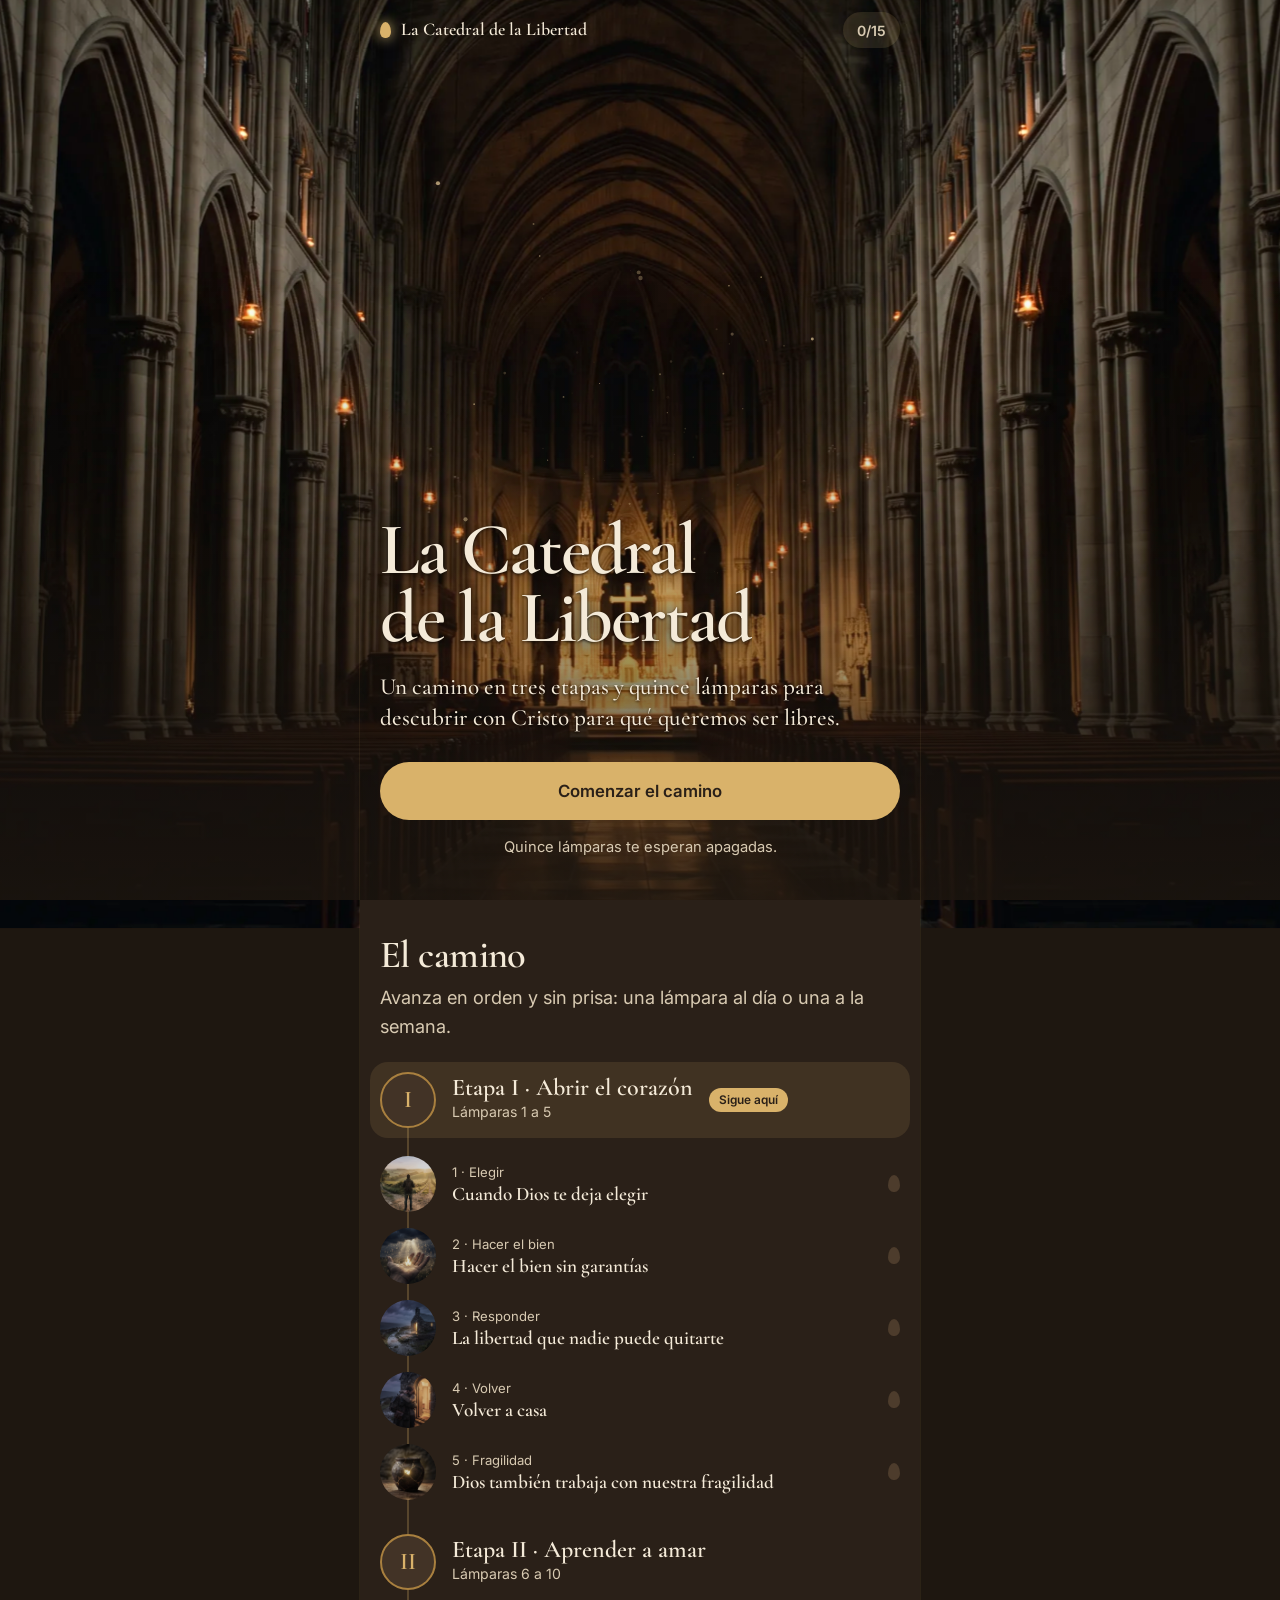
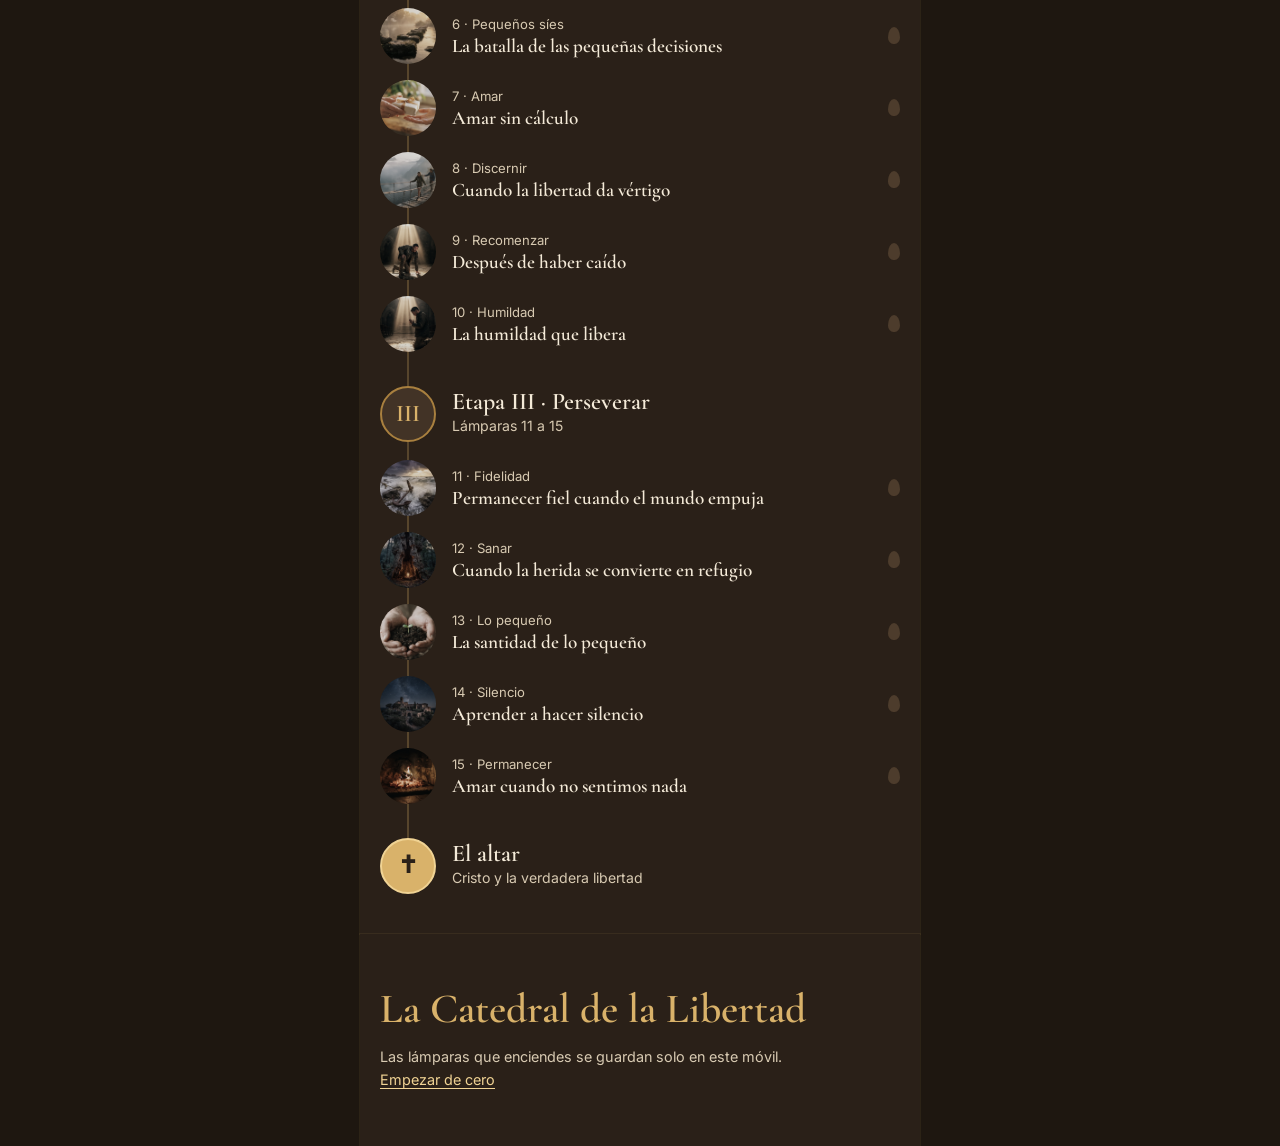
==== commit 374b1970: "Add files via upload" ====
--- a/index.html
+++ b/index.html
@@ -5,7 +5,7 @@
 <meta name="viewport" content="width=device-width,initial-scale=1,viewport-fit=cover">
 <title>La Catedral de la Libertad · Un camino de quince lámparas</title>
 <meta name="description" content="Un camino en tres etapas y quince lámparas para descubrir con Cristo para qué queremos ser libres.">
-<meta name="theme-color" content="#140f0b">
+<meta name="theme-color" content="#2a2018">
 <meta property="og:title" content="La Catedral de la Libertad">
 <meta property="og:description" content="Un camino en tres etapas y quince lámparas para descubrir con Cristo para qué queremos ser libres.">
 <meta property="og:image" content="assets_img/foto-nave.webp">
@@ -13,7 +13,7 @@
 <link rel="preconnect" href="https://fonts.googleapis.com">
 <link rel="preconnect" href="https://fonts.gstatic.com" crossorigin>
 <link href="https://fonts.googleapis.com/css2?family=Cormorant+Garamond:ital,wght@0,500;0,600;0,700;1,500&family=Inter:wght@400;500;600&display=swap" rel="stylesheet">
-<link rel="stylesheet" href="estilo.css?v=6">
+<link rel="stylesheet" href="estilo.css?v=8">
 </head>
 <body class="portada">
 <header class="cabecera">
@@ -34,7 +34,7 @@
 
   <section class="camino" id="camino" aria-labelledby="camino-t">
     <h2 id="camino-t">El camino</h2>
-    <p class="camino-intro">Entras en la catedral. Cada lámpara ilumina una situación de la vida; al fondo te espera Cristo. Avanza en orden, sin prisa: una al día o una a la semana.</p>
+    <p class="camino-intro">Avanza en orden y sin prisa: una lámpara al día o una a la semana.</p>
     <ol class="ruta" id="ruta"></ol>
   </section>
 </main>
@@ -43,9 +43,9 @@
   <p class="pie-nombre">La Catedral de la Libertad</p>
   <p>Las lámparas que enciendes se guardan solo en este móvil. <button type="button" class="enlace" data-reiniciar>Empezar de cero</button></p>
 </footer>
-<script src="contenido.js?v=6"></script>
-<script src="nave.js?v=6"></script>
-<script src="app.js?v=6"></script>
-<script src="efectos.js?v=6"></script>
+<script src="contenido.js?v=8"></script>
+<script src="nave.js?v=8"></script>
+<script src="app.js?v=8"></script>
+<script src="efectos.js?v=8"></script>
 </body>
 </html>
--- a/estilo.css
+++ b/estilo.css
@@ -2,7 +2,7 @@
    Familia visual de Huellas franciscanas: negro, oro, Cormorant Garamond + Inter.
    En pantallas grandes se muestra la misma columna de móvil, centrada. */
 :root{
-  --noche:#140f0b; --noche-2:#1d1610; --tierra:#2a2018; --tierra-2:#342819;
+  --noche:#2a2018; --noche-2:#352a20; --tierra:#423326; --tierra-2:#4d3c2c;
   --oro:#d9b26a; --oro-2:#f0d394; --oro-3:#a9803f;
   --marfil:#f4ead8; --marfil-2:#d8cab2; --gris:#a89a86;
   --serif:'Cormorant Garamond',Georgia,'Times New Roman',serif;
@@ -15,7 +15,7 @@
 html{scroll-behavior:smooth;-webkit-text-size-adjust:100%}
 html.letra-grande{--lectura:1.36rem}
 @media (prefers-reduced-motion:reduce){html{scroll-behavior:auto}}
-body{margin:0;background:#0b0806;color:var(--marfil);font:17px/1.6 var(--sans);-webkit-font-smoothing:antialiased;overflow-x:hidden;-webkit-tap-highlight-color:transparent}
+body{margin:0;background:#2a2018;color:var(--marfil);font:17px/1.6 var(--sans);-webkit-font-smoothing:antialiased;overflow-x:hidden;-webkit-tap-highlight-color:transparent}
 img{max-width:100%;display:block}
 a{color:var(--oro-2);text-underline-offset:3px}
 button{font:inherit;color:inherit;cursor:pointer}
@@ -30,7 +30,7 @@
 /* ---------- cabecera ---------- */
 .cabecera{position:fixed;top:0;left:50%;z-index:30;width:100%;max-width:var(--col);transform:translateX(-50%);
   display:flex;align-items:center;justify-content:space-between;gap:12px;padding:calc(12px + env(safe-area-inset-top)) var(--m) 12px;transition:background .3s}
-.cabecera.compacta,.pagina-lampara .cabecera,.pagina-etapa .cabecera,.pagina-altar .cabecera{background:rgba(20,15,11,.94)}
+.cabecera.compacta,.pagina-lampara .cabecera,.pagina-etapa .cabecera,.pagina-altar .cabecera{background:var(--noche)}
 .marca{display:flex;align-items:center;gap:10px;font:600 1.12rem/1 var(--serif);color:var(--marfil);text-decoration:none}
 .llama{width:11px;height:16px;border-radius:50% 50% 45% 45%/62% 62% 38% 38%;background:var(--oro);box-shadow:0 0 12px 2px rgba(240,200,120,.55);animation:llama 2.6s ease-in-out infinite}
 @keyframes llama{50%{transform:scale(.9,1.08);box-shadow:0 0 18px 4px rgba(240,200,120,.7)}}
@@ -52,20 +52,21 @@
 
 /* ---------- portada ---------- */
 #foto-nave{position:fixed;inset:0;z-index:0;overflow:hidden;background:var(--noche);transform-origin:50% 48%;will-change:transform}
-#foto-nave img{width:100%;height:100%;object-fit:cover;object-position:50% 45%;filter:brightness(.82) saturate(.95)}
-#foto-nave .foto3d{filter:brightness(.82) saturate(.95)}
+#foto-nave img{width:100%;height:100%;object-fit:cover;object-position:50% 45%;filter:brightness(1.05) saturate(1.05)}
+#foto-nave .foto3d{filter:brightness(1.05) saturate(1.05)}
 #nave{position:fixed;inset:0;z-index:0;display:block;background:radial-gradient(90% 70% at 50% 40%,#2f2216 0%,#1a130d 50%,#0d0907 100%)}
 body.con-foto #nave{background:none}
-#velo{position:fixed;inset:0;z-index:1;pointer-events:none;background:linear-gradient(0deg,rgba(13,9,7,.95) 0%,rgba(13,9,7,.6) 45%,rgba(13,9,7,.15) 100%)}
+#velo{position:fixed;inset:0;z-index:1;pointer-events:none;background:linear-gradient(0deg,rgba(30,22,15,.82) 0%,rgba(30,22,15,.2) 42%,rgba(30,22,15,0) 70%)}
+.hero h1,.hero .entradilla{text-shadow:0 2px 18px rgba(20,14,9,.85),0 1px 3px rgba(20,14,9,.9)}
 .hero{min-height:100vh;min-height:100svh;display:flex;flex-direction:column;justify-content:flex-end;padding:110px var(--m) 40px}
 .hero h1{font-size:clamp(3.1rem,14vw,4.6rem);line-height:.92;letter-spacing:-.03em}
 .entradilla{font:500 clamp(1.22rem,4.8vw,1.45rem)/1.35 var(--serif);color:var(--marfil);margin:20px 0 28px}
 .progreso{margin:16px 0 0;color:var(--marfil-2);font-size:.92rem;text-align:center}
 
-.camino{background:var(--noche);padding:64px var(--m) 40px}
-.camino h2{font-size:2.6rem;margin-bottom:14px}
+.camino{background:var(--noche);padding:36px var(--m) 40px}
+.camino h2{font-size:2.4rem;margin-bottom:8px}
 .camino-intro{font-size:var(--lectura);color:var(--marfil-2)}
-.ruta{list-style:none;margin:28px 0 0;padding:0;position:relative}
+.ruta{list-style:none;margin:20px 0 0;padding:0;position:relative}
 .ruta::before{content:"";position:absolute;left:27px;top:20px;bottom:30px;width:2px;background:rgba(217,178,106,.25)}
 .ruta li{position:relative}
 .ruta a{display:flex;align-items:center;gap:16px;text-decoration:none;color:var(--marfil)}
@@ -76,7 +77,7 @@
 .re-tit{font:600 1.5rem/1.1 var(--serif)}
 .re-sub{font-size:.88rem;color:var(--marfil-2)}
 .ruta-lampara a{padding:8px 0}
-.rl-img{position:relative;z-index:1;flex:0 0 56px;height:56px;border-radius:50%;overflow:hidden;background:var(--tierra);filter:saturate(.45) brightness(.65);transition:filter .4s}
+.rl-img{position:relative;z-index:1;flex:0 0 56px;height:56px;border-radius:50%;overflow:hidden;background:var(--tierra);filter:saturate(.7) brightness(.85);transition:filter .4s}
 .rl-img img{width:100%;height:100%;object-fit:cover}
 .encendida .rl-img,.aqui .rl-img{filter:none}
 .rl-txt{flex:1;display:flex;flex-direction:column;min-width:0}
@@ -97,8 +98,8 @@
 .pagina-etapa main{padding-bottom:110px}
 .etapa-hero{position:relative;padding-top:64px}
 .etapa-foto{position:relative;margin:0;aspect-ratio:4/5;overflow:hidden;background:var(--tierra)}
-.etapa-foto img,.etapa-foto .foto3d{width:100%;height:100%;object-fit:cover;filter:brightness(.7)}
-.etapa-foto::after{content:"";position:absolute;inset:0;background:linear-gradient(0deg,var(--noche) 0%,rgba(20,15,11,.2) 55%,rgba(20,15,11,0) 80%)}
+.etapa-foto img,.etapa-foto .foto3d{width:100%;height:100%;object-fit:cover;filter:brightness(1.02)}
+.etapa-foto::after{content:"";position:absolute;inset:0;background:linear-gradient(0deg,var(--noche) 0%,rgba(42,32,24,.15) 50%,rgba(42,32,24,0) 75%)}
 .etapa-txt{position:relative;z-index:2;margin-top:-190px;padding:0 var(--m)}
 .etapa-num{font:600 5.4rem/.8 var(--serif);color:var(--oro);margin:0 0 6px}
 .etapa-hero h1{font-size:clamp(2.6rem,11vw,3.4rem)}
@@ -114,10 +115,10 @@
 @property --s{syntax:'<number>';inherits:true;initial-value:1.03}
 .lamp-foto{position:relative;margin:0;height:62vh;height:62svh;min-height:380px;overflow:hidden;background:var(--noche);--s:1.03;transition:--s 8s linear}
 .lamp.encendida .lamp-foto{--s:1.09}
-.lamp-foto img,.lamp-foto .foto3d{width:100%;height:100%;object-fit:cover;display:block;filter:brightness(.55) saturate(.55);transition:filter 1.6s var(--ease);
+.lamp-foto img,.lamp-foto .foto3d{width:100%;height:100%;object-fit:cover;display:block;filter:brightness(.85) saturate(.85);transition:filter 1.6s var(--ease);
   transform:translate3d(0,var(--py,0px),0) scale(var(--s));will-change:transform}
-.lamp.encendida .lamp-foto img,.lamp.encendida .lamp-foto .foto3d{filter:brightness(.95) saturate(1.05)}
-.lamp-velo{position:absolute;inset:0;background:linear-gradient(0deg,var(--noche) 0%,rgba(20,15,11,.5) 40%,rgba(20,15,11,0) 70%)}
+.lamp.encendida .lamp-foto img,.lamp.encendida .lamp-foto .foto3d{filter:brightness(1.08) saturate(1.1)}
+.lamp-velo{position:absolute;inset:0;background:linear-gradient(0deg,var(--noche) 0%,rgba(42,32,24,.4) 35%,rgba(42,32,24,0) 60%)}
 .lamp-foto.destello::after{content:"";position:absolute;inset:0;z-index:3;pointer-events:none;background:radial-gradient(60% 60% at 50% 60%,rgba(255,226,160,.55),rgba(255,226,160,0) 70%);animation:destello 1.4s var(--ease) forwards}
 @keyframes destello{from{opacity:1}to{opacity:0}}
 .lamp-cab{position:relative;z-index:2;margin-top:-170px;padding:0 var(--m) 40px}
@@ -159,8 +160,8 @@
 .pagina-altar main{padding-bottom:110px}
 .altar-hero{position:relative;isolation:isolate;min-height:100vh;min-height:100svh;display:flex;flex-direction:column;align-items:center;justify-content:center;text-align:center;padding:100px var(--m) 60px}
 .altar-fondo{position:absolute;inset:0;z-index:-1;overflow:hidden}
-.altar-fondo img,.altar-fondo .foto3d{width:100%;height:100%;object-fit:cover;filter:brightness(.5)}
-.altar-fondo::after{content:"";position:absolute;inset:0;background:linear-gradient(0deg,var(--noche) 0%,rgba(20,15,11,.4) 50%,rgba(20,15,11,.6) 100%)}
+.altar-fondo img,.altar-fondo .foto3d{width:100%;height:100%;object-fit:cover;filter:brightness(.82)}
+.altar-fondo::after{content:"";position:absolute;inset:0;background:linear-gradient(0deg,var(--noche) 0%,rgba(42,32,24,.3) 50%,rgba(42,32,24,.35) 100%)}
 .altar-cruz{width:72px;height:auto;stroke:var(--oro-2);stroke-width:7;stroke-linecap:round;fill:none;margin-bottom:26px;filter:drop-shadow(0 0 24px rgba(240,200,120,.55));animation:cruz 5s ease-in-out infinite}
 @keyframes cruz{50%{filter:drop-shadow(0 0 40px rgba(240,200,120,.85))}}
 .altar-hero h1{font-size:clamp(2.6rem,11vw,3.4rem);line-height:.98}
@@ -180,7 +181,7 @@
 /* ---------- barra fija: anterior · progreso · siguiente ---------- */
 .barra-camino{position:fixed;left:50%;bottom:calc(10px + env(safe-area-inset-bottom));z-index:35;transform:translateX(-50%);
   width:calc(min(100%, var(--col)) - 20px);display:grid;grid-template-columns:52px 1fr auto;align-items:center;gap:6px;padding:6px;border-radius:999px;
-  background:rgba(20,15,11,.96);box-shadow:0 12px 36px rgba(0,0,0,.55)}
+  background:rgba(36,27,20,.97);box-shadow:0 12px 36px rgba(0,0,0,.4)}
 .barra-camino a{display:flex;align-items:center;justify-content:center;gap:6px;min-height:52px;border-radius:999px;text-decoration:none;color:var(--marfil);font:600 1rem var(--sans)}
 .bc-ant{font:400 2rem/1 var(--serif)!important;color:var(--oro-2)!important;background:rgba(240,211,148,.1)}
 .bc-sig{padding:0 20px;background:var(--oro);color:var(--noche)!important}
@@ -192,6 +193,8 @@
 .bc-seg i:nth-child(5),.bc-seg i:nth-child(10){margin-right:4px}
 .bc-seg i.encendida{background:var(--oro-3)}
 .bc-seg i.aqui{background:var(--oro-2)}
+.barra-camino::before{content:"";position:absolute;left:-10px;right:-10px;bottom:calc(-10px - env(safe-area-inset-bottom));height:calc(100% + 56px + env(safe-area-inset-bottom));z-index:-1;pointer-events:none;
+  background:linear-gradient(0deg,var(--noche) 0%,var(--noche) 55%,rgba(20,15,11,0) 100%)}
 .lectura-barra{position:fixed;left:50%;top:0;width:100%;max-width:var(--col);transform:translateX(-50%);height:3px;z-index:40;pointer-events:none}
 .lectura-barra i{display:block;height:100%;background:var(--oro);transform-origin:left;transform:scaleX(0)}
 
@@ -212,4 +215,4 @@
   .js .aparece{opacity:1;transform:none;transition:none}
   .pal>span{transform:none;transition:none}
 }
-@media (min-width:600px){ body{background:#080604} main,.pie{box-shadow:0 0 0 1px rgba(217,178,106,.08)} }
+@media (min-width:600px){ body{background:#1e1710} main,.pie{box-shadow:0 0 0 1px rgba(217,178,106,.08)} }
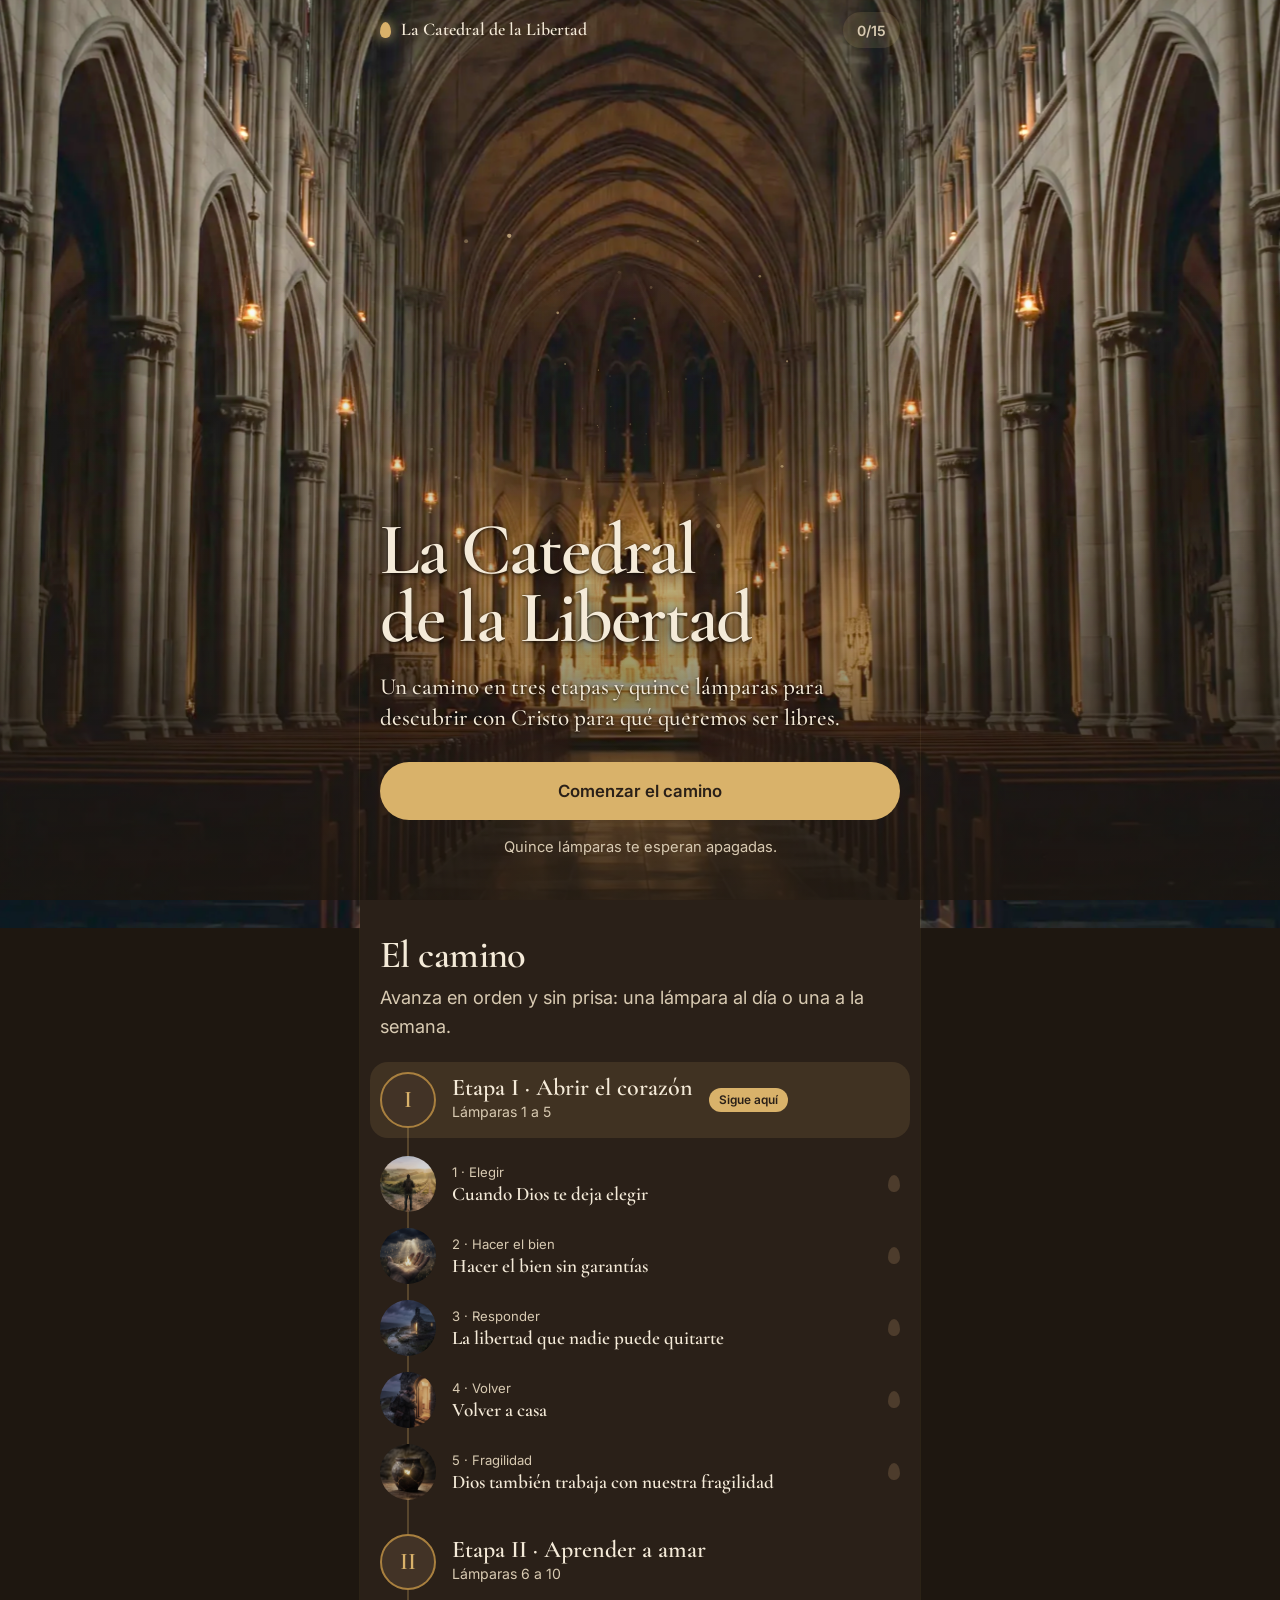
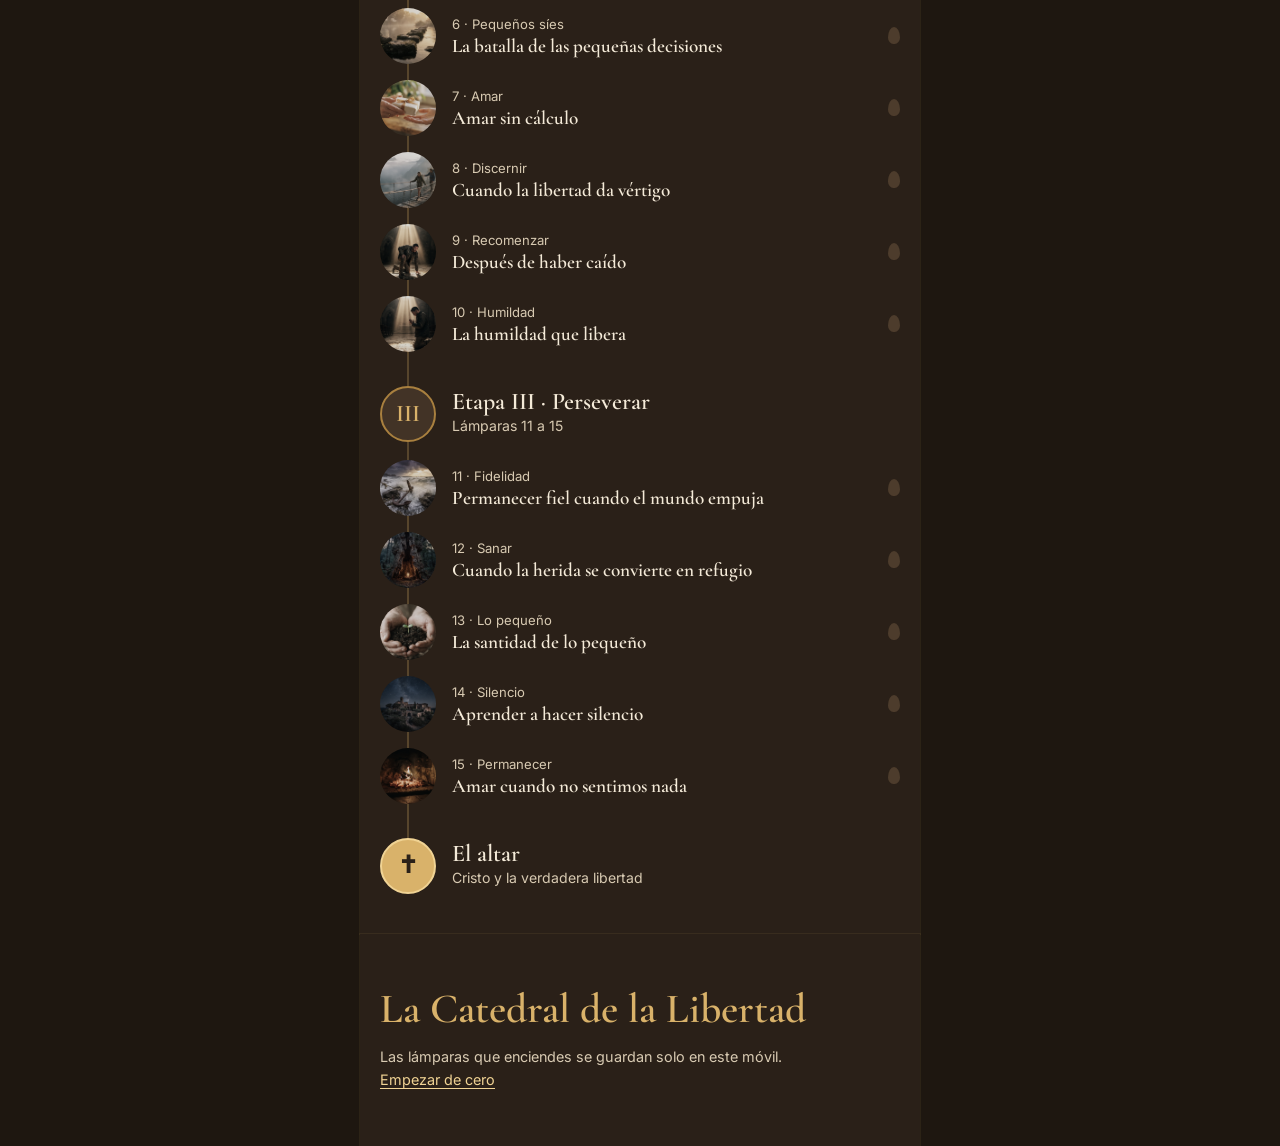
==== commit 2fdb4f59: "Add files via upload" ====
--- a/index.html
+++ b/index.html
@@ -13,7 +13,7 @@
 <link rel="preconnect" href="https://fonts.googleapis.com">
 <link rel="preconnect" href="https://fonts.gstatic.com" crossorigin>
 <link href="https://fonts.googleapis.com/css2?family=Cormorant+Garamond:ital,wght@0,500;0,600;0,700;1,500&family=Inter:wght@400;500;600&display=swap" rel="stylesheet">
-<link rel="stylesheet" href="estilo.css?v=8">
+<link rel="stylesheet" href="estilo.css?v=9">
 </head>
 <body class="portada">
 <header class="cabecera">
@@ -43,9 +43,9 @@
   <p class="pie-nombre">La Catedral de la Libertad</p>
   <p>Las lámparas que enciendes se guardan solo en este móvil. <button type="button" class="enlace" data-reiniciar>Empezar de cero</button></p>
 </footer>
-<script src="contenido.js?v=8"></script>
-<script src="nave.js?v=8"></script>
-<script src="app.js?v=8"></script>
-<script src="efectos.js?v=8"></script>
+<script src="contenido.js?v=9"></script>
+<script src="nave.js?v=9"></script>
+<script src="app.js?v=9"></script>
+<script src="efectos.js?v=9"></script>
 </body>
 </html>
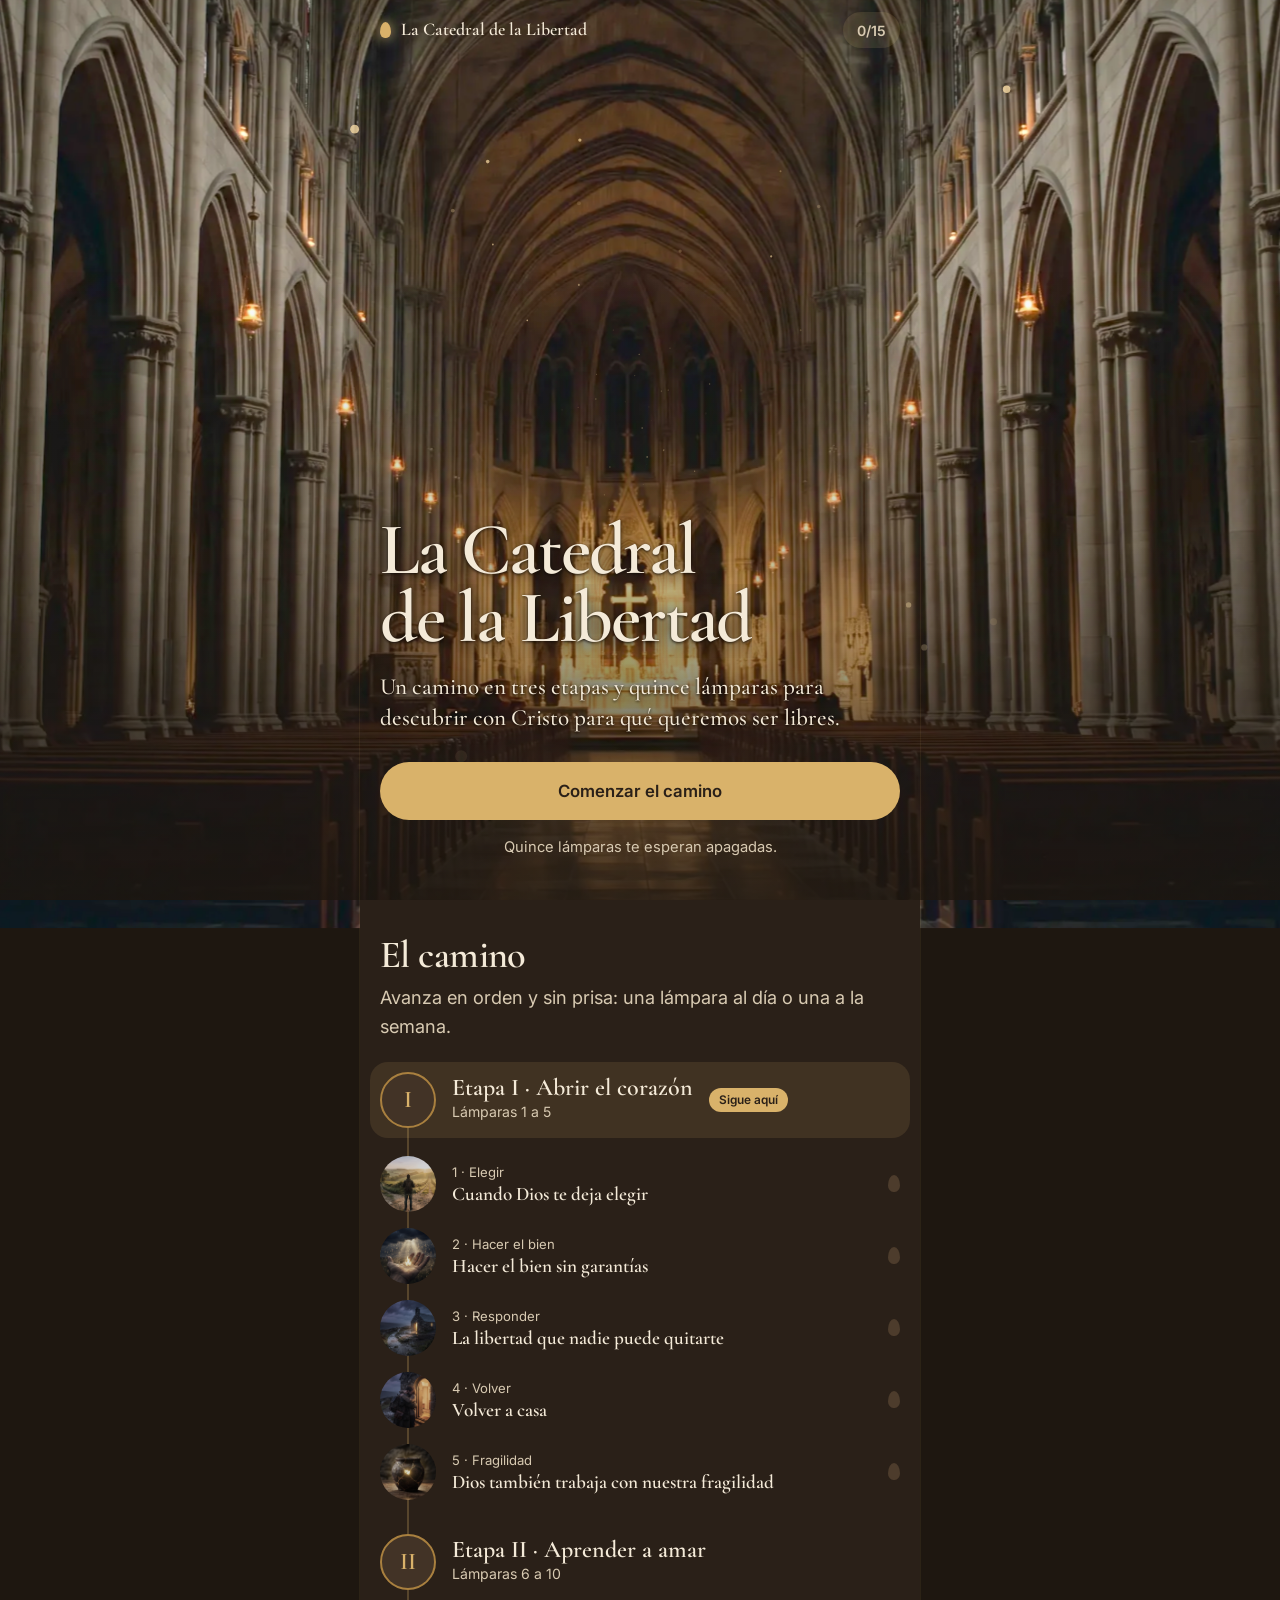
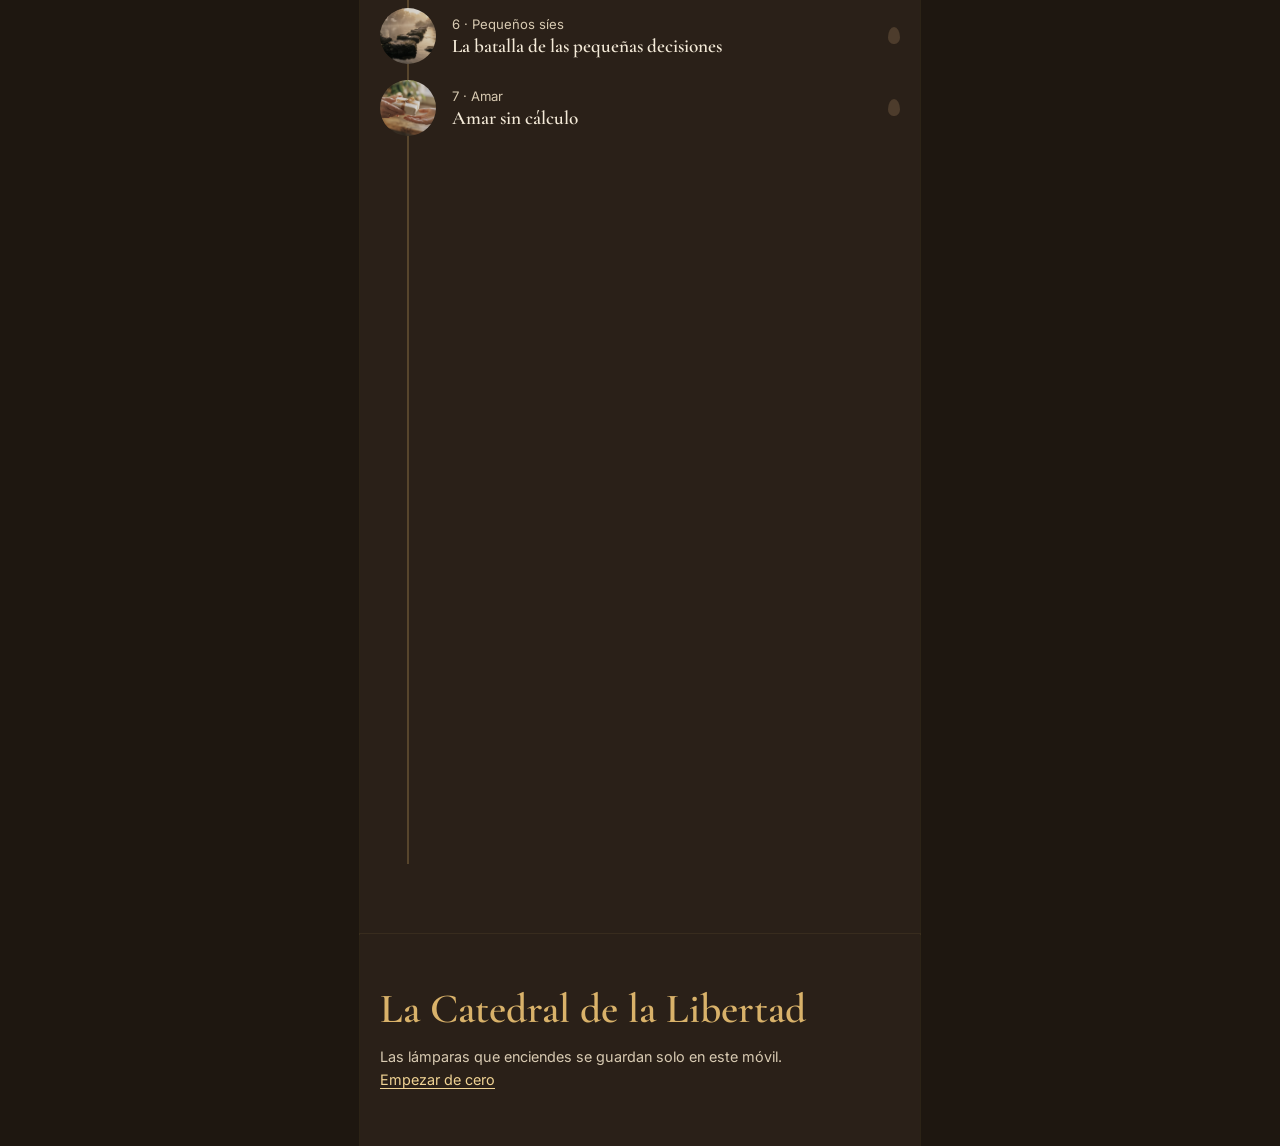
==== commit 3ff5febf: "Add files via upload" ====
--- a/index.html
+++ b/index.html
@@ -13,7 +13,7 @@
 <link rel="preconnect" href="https://fonts.googleapis.com">
 <link rel="preconnect" href="https://fonts.gstatic.com" crossorigin>
 <link href="https://fonts.googleapis.com/css2?family=Cormorant+Garamond:ital,wght@0,500;0,600;0,700;1,500&family=Inter:wght@400;500;600&display=swap" rel="stylesheet">
-<link rel="stylesheet" href="estilo.css?v=9">
+<link rel="stylesheet" href="estilo.css?v=10">
 </head>
 <body class="portada">
 <header class="cabecera">
@@ -43,9 +43,9 @@
   <p class="pie-nombre">La Catedral de la Libertad</p>
   <p>Las lámparas que enciendes se guardan solo en este móvil. <button type="button" class="enlace" data-reiniciar>Empezar de cero</button></p>
 </footer>
-<script src="contenido.js?v=9"></script>
-<script src="nave.js?v=9"></script>
-<script src="app.js?v=9"></script>
-<script src="efectos.js?v=9"></script>
+<script src="contenido.js?v=10"></script>
+<script src="nave.js?v=10"></script>
+<script src="app.js?v=10"></script>
+<script src="efectos.js?v=10"></script>
 </body>
 </html>
--- a/estilo.css
+++ b/estilo.css
@@ -85,6 +85,9 @@
 .rl-tit{font:600 1.2rem/1.15 var(--serif)}
 .rl-llama{flex:0 0 12px;height:17px;border-radius:50% 50% 45% 45%/62% 62% 38% 38%;background:var(--tierra-2)}
 .ruta a.encendida .rl-llama{background:var(--oro-2);box-shadow:0 0 14px 3px rgba(240,200,120,.55)}
+.ruta a.encendida .rl-img{box-shadow:0 0 0 3px var(--oro-2),0 0 18px 4px rgba(240,200,120,.45)}
+.ruta a.encendida .rl-num{color:var(--oro-2)}
+.ruta a.encendida .rl-num::after{content:" · encendida"}
 .ruta .aqui > a{background:rgba(217,178,106,.12);border-radius:18px;margin:0 -10px;padding:10px}
 .ruta .aqui > a::after{content:"Sigue aquí";flex:0 0 auto;padding:5px 10px;border-radius:999px;background:var(--oro);color:var(--noche);font:600 .74rem var(--sans)}
 .ruta .aqui .rl-llama{display:none}
@@ -178,6 +181,18 @@
 .let-frase{font:500 1.25rem/1.3 var(--serif)}
 #letania-lista li.encendida .let-frase{color:var(--oro-2)}
 
+/* ---------- reproductor de audio ---------- */
+.audio{display:flex;align-items:center;gap:12px;margin:18px 0 0;padding:6px 14px 6px 6px;border-radius:999px;background:rgba(244,234,216,.1);max-width:100%}
+.audio[hidden]{display:none}
+.audio-btn{display:inline-flex;align-items:center;gap:10px;min-height:48px;padding:0 18px 0 8px;border:0;border-radius:999px;background:var(--oro);color:var(--noche);font:600 .98rem var(--sans);flex:0 0 auto}
+.audio-ico{width:32px;height:32px;border-radius:50%;background:var(--noche);position:relative}
+.audio-ico::after{content:"";position:absolute;left:12px;top:9px;border-left:11px solid var(--oro);border-top:7px solid transparent;border-bottom:7px solid transparent}
+.sonando .audio-ico::after{left:10px;top:10px;width:4px;height:12px;border:0;background:var(--oro);box-shadow:7px 0 0 var(--oro)}
+.audio-barra{flex:1;height:6px;border-radius:3px;background:rgba(244,234,216,.18);overflow:hidden;cursor:pointer;min-width:40px}
+.audio-barra i{display:block;height:100%;background:var(--oro-2);transform-origin:left;transform:scaleX(0)}
+.audio-t{font:500 .82rem var(--sans);color:var(--marfil-2);white-space:nowrap;font-variant-numeric:tabular-nums}
+.altar-hero .audio{width:100%;margin:18px 0 6px}
+
 /* ---------- barra fija: anterior · progreso · siguiente ---------- */
 .barra-camino{position:fixed;left:50%;bottom:calc(10px + env(safe-area-inset-bottom));z-index:35;transform:translateX(-50%);
   width:calc(min(100%, var(--col)) - 20px);display:grid;grid-template-columns:52px 1fr auto;align-items:center;gap:6px;padding:6px;border-radius:999px;
